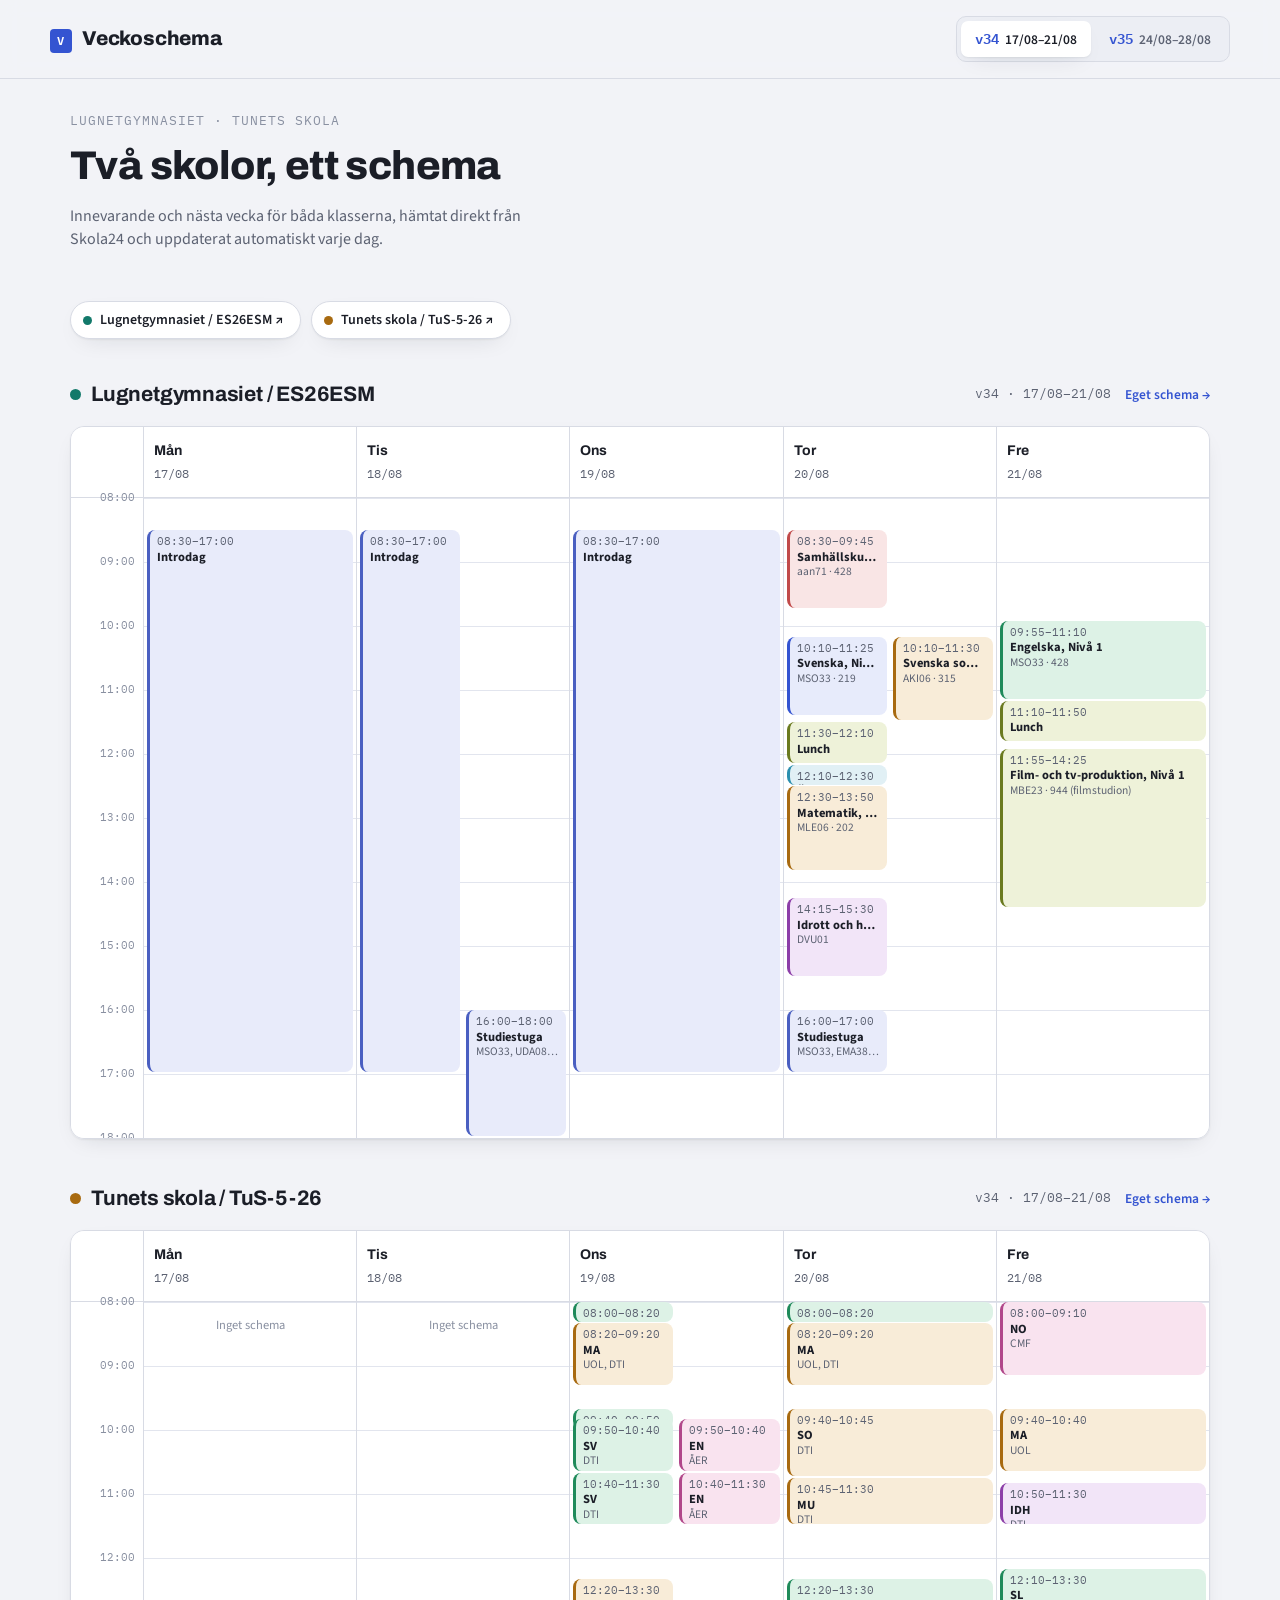
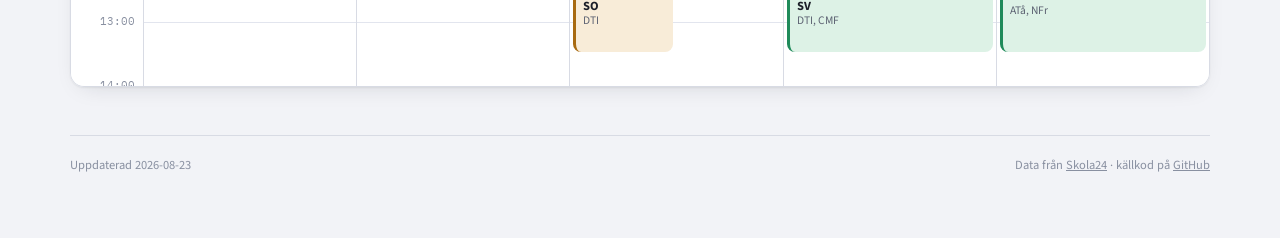
==== schedule/index.html @ 1b02f379 "Flytta veckoschemat till schedule/ och lägg till en verktygshubb Roten är nu en lätt landningssida s" ====
<!doctype html>
<html lang="sv">
<head>
<meta charset="utf-8">
<meta name="viewport" content="width=device-width, initial-scale=1">
<title>Veckoschema</title>
<meta name="description" content="Skolschema för Lugnetgymnasiet och Tunets skola, innevarande och nästa vecka.">
<link rel="preconnect" href="https://fonts.googleapis.com">
<link rel="preconnect" href="https://fonts.gstatic.com" crossorigin>
<link href="https://fonts.googleapis.com/css2?family=Archivo:wght@600;700;800&family=Source+Sans+3:wght@400;500;600;700&family=IBM+Plex+Mono:wght@400;500;600&display=swap" rel="stylesheet">
<link rel="stylesheet" href="assets/style.css">
<link rel="icon" href="data:image/svg+xml,<svg xmlns=%22http://www.w3.org/2000/svg%22 viewBox=%220 0 100 100%22><text y=%22.9em%22 font-size=%2290%22>🗓️</text></svg>">
</head>
<body>
<header class="site-header">
  <div class="site-header__inner">
    <a class="brand" href="index.html">
      <span class="brand__mark">V</span>
      <span class="brand__name">Veckoschema</span>
    </a>
    <div id="week-switcher-slot"></div>
  </div>
</header>

<main class="page">
  <div class="hero">
    <span class="hero__eyebrow">Lugnetgymnasiet · Tunets skola</span>
    <h1>Två skolor, ett schema</h1>
    <p>Innevarande och nästa vecka för båda klasserna, hämtat direkt från Skola24 och uppdaterat automatiskt varje dag.</p>
  </div>

  <div id="app">
    <p class="load-state">Läser in schema…</p>
  </div>

  <footer class="site-footer">
    <span id="updated-note"></span>
    <span>Data från <a href="https://web.skola24.se" target="_blank" rel="noopener">Skola24</a> · källkod på <a href="https://github.com/daniel-oster/schema" target="_blank" rel="noopener">GitHub</a></span>
  </footer>
</main>

<script src="assets/app.js"></script>
<script>initIndexPage();</script>
</body>
</html>
---- schedule/assets/style.css ----
/* ---------------------------------------------------------------------
   Veckoschema — design tokens
   Light palette lives on bare :root. Dark redefines tokens twice: once
   for the OS-level preference (guarded so an explicit light choice
   wins), once for an explicit [data-theme="dark"] toggle.
------------------------------------------------------------------------ */

:root {
  --bg: #f2f3f7;
  --surface: #ffffff;
  --surface-2: #eceef4;
  --surface-3: #e2e5ee;
  --border: #d8dbe4;
  --text: #1b1e27;
  --text-muted: #5c6272;
  --text-faint: #8990a1;

  --accent: #3454d1;
  --accent-strong: #263e9e;
  --accent-tint: #e7ebfb;
  --accent-contrast: #ffffff;

  --school-a: #12796a;
  --school-a-tint: #dff2ee;
  --school-b: #a86a10;
  --school-b-tint: #f8ecd8;

  --shadow: 0 1px 2px rgba(23, 26, 38, 0.06), 0 8px 24px -12px rgba(23, 26, 38, 0.18);

  --cat-0: #3454d1;
  --cat-1: #12796a;
  --cat-2: #a86a10;
  --cat-3: #8c3ea8;
  --cat-4: #c14a4a;
  --cat-5: #2b8fae;
  --cat-6: #6a7a1f;
  --cat-7: #b1478a;
  --cat-8: #4a5fc1;
  --cat-9: #1f8a5a;

  --cat-0-tint: #e7ebfb;
  --cat-1-tint: #dff2ee;
  --cat-2-tint: #f8ecd8;
  --cat-3-tint: #f2e5f8;
  --cat-4-tint: #f9e5e5;
  --cat-5-tint: #e1f0f5;
  --cat-6-tint: #eef2d9;
  --cat-7-tint: #f9e3ef;
  --cat-8-tint: #e8ebfa;
  --cat-9-tint: #ddf2e6;

  --font-display: "Archivo", "Arial Narrow", sans-serif;
  --font-body: "Source Sans 3", "Segoe UI", sans-serif;
  --font-mono: "IBM Plex Mono", "SFMono-Regular", Consolas, monospace;

  color-scheme: light;
}

@media (prefers-color-scheme: dark) {
  :root:not([data-theme="light"]) {
    --bg: #12141b;
    --surface: #1a1d26;
    --surface-2: #21252f;
    --surface-3: #2a2f3b;
    --border: #343a48;
    --text: #e8eaf1;
    --text-muted: #9aa1b3;
    --text-faint: #6c7386;

    --accent: #8098ff;
    --accent-strong: #aebbff;
    --accent-tint: #212a4a;
    --accent-contrast: #0d1020;

    --school-a: #4bd2b8;
    --school-a-tint: #113630;
    --school-b: #eab255;
    --school-b-tint: #3c2c10;

    --shadow: 0 1px 2px rgba(0, 0, 0, 0.3), 0 12px 28px -14px rgba(0, 0, 0, 0.6);

    --cat-0: #8098ff;
    --cat-1: #4bd2b8;
    --cat-2: #eab255;
    --cat-3: #cf90e6;
    --cat-4: #e58a8a;
    --cat-5: #7bc7e0;
    --cat-6: #b8cc5a;
    --cat-7: #e594c1;
    --cat-8: #9aa8ff;
    --cat-9: #6fd99a;

    --cat-0-tint: #212a4a;
    --cat-1-tint: #113630;
    --cat-2-tint: #3c2c10;
    --cat-3-tint: #341f3c;
    --cat-4-tint: #3a2020;
    --cat-5-tint: #17323c;
    --cat-6-tint: #2c3312;
    --cat-7-tint: #3a2030;
    --cat-8-tint: #232a4a;
    --cat-9-tint: #123626;

    color-scheme: dark;
  }
}

:root[data-theme="dark"] {
  --bg: #12141b;
  --surface: #1a1d26;
  --surface-2: #21252f;
  --surface-3: #2a2f3b;
  --border: #343a48;
  --text: #e8eaf1;
  --text-muted: #9aa1b3;
  --text-faint: #6c7386;

  --accent: #8098ff;
  --accent-strong: #aebbff;
  --accent-tint: #212a4a;
  --accent-contrast: #0d1020;

  --school-a: #4bd2b8;
  --school-a-tint: #113630;
  --school-b: #eab255;
  --school-b-tint: #3c2c10;

  --shadow: 0 1px 2px rgba(0, 0, 0, 0.3), 0 12px 28px -14px rgba(0, 0, 0, 0.6);

  --cat-0: #8098ff;
  --cat-1: #4bd2b8;
  --cat-2: #eab255;
  --cat-3: #cf90e6;
  --cat-4: #e58a8a;
  --cat-5: #7bc7e0;
  --cat-6: #b8cc5a;
  --cat-7: #e594c1;
  --cat-8: #9aa8ff;
  --cat-9: #6fd99a;

  --cat-0-tint: #212a4a;
  --cat-1-tint: #113630;
  --cat-2-tint: #3c2c10;
  --cat-3-tint: #341f3c;
  --cat-4-tint: #3a2020;
  --cat-5-tint: #17323c;
  --cat-6-tint: #2c3312;
  --cat-7-tint: #3a2030;
  --cat-8-tint: #232a4a;
  --cat-9-tint: #123626;

  color-scheme: dark;
}

/* ------------------------------ Reset ------------------------------ */

*,
*::before,
*::after {
  box-sizing: border-box;
}

html {
  -webkit-text-size-adjust: 100%;
}

body {
  margin: 0;
  background: var(--bg);
  color: var(--text);
  font-family: var(--font-body);
  font-size: 16px;
  line-height: 1.45;
  -webkit-font-smoothing: antialiased;
}

h1, h2, h3, p {
  margin: 0;
}

a {
  color: var(--accent);
}

button {
  font: inherit;
  color: inherit;
}

@media (prefers-reduced-motion: reduce) {
  * {
    animation-duration: 0.001ms !important;
    transition-duration: 0.001ms !important;
  }
}

/* ------------------------------ Shell ------------------------------ */

.page {
  max-width: 1180px;
  margin: 0 auto;
  padding: 0 20px 64px;
}

.site-header {
  position: sticky;
  top: 0;
  z-index: 20;
  background: color-mix(in srgb, var(--bg) 88%, transparent);
  backdrop-filter: blur(10px);
  border-bottom: 1px solid var(--border);
  padding: 16px 20px;
  margin-bottom: 28px;
}

.site-header__inner {
  max-width: 1180px;
  margin: 0 auto;
  display: flex;
  flex-wrap: wrap;
  align-items: center;
  justify-content: space-between;
  gap: 14px;
}

.brand {
  display: flex;
  align-items: baseline;
  gap: 10px;
  text-decoration: none;
  color: var(--text);
}

.brand__mark {
  font-family: var(--font-mono);
  font-size: 12px;
  font-weight: 600;
  letter-spacing: 0.08em;
  color: var(--accent-contrast);
  background: var(--accent);
  padding: 3px 7px;
  border-radius: 4px;
}

.brand__name {
  font-family: var(--font-display);
  font-weight: 800;
  font-size: 20px;
  letter-spacing: -0.01em;
}

.back-link {
  font-family: var(--font-body);
  font-weight: 600;
  font-size: 14px;
  text-decoration: none;
  color: var(--text-muted);
  display: inline-flex;
  align-items: center;
  gap: 6px;
}

.back-link:hover {
  color: var(--accent);
}

/* --------------------------- Week switcher -------------------------- */

.week-switcher {
  display: inline-flex;
  gap: 4px;
  background: var(--surface-2);
  border: 1px solid var(--border);
  border-radius: 10px;
  padding: 4px;
}

.week-btn {
  appearance: none;
  border: none;
  background: transparent;
  color: var(--text-muted);
  border-radius: 7px;
  padding: 7px 14px;
  font-weight: 600;
  font-size: 13.5px;
  cursor: pointer;
  white-space: nowrap;
}

.week-btn[aria-pressed="true"] {
  background: var(--surface);
  color: var(--text);
  box-shadow: var(--shadow);
}

.week-btn__num {
  font-family: var(--font-mono);
  color: var(--accent);
  margin-right: 6px;
}

.week-btn[aria-pressed="true"] .week-btn__num {
  color: var(--accent);
}

.updated-note {
  font-size: 12.5px;
  color: var(--text-faint);
  font-family: var(--font-mono);
}

/* ------------------------------ Hero -------------------------------- */

.hero {
  padding: 4px 0 28px;
}

.hero__eyebrow {
  font-family: var(--font-mono);
  font-size: 12.5px;
  letter-spacing: 0.08em;
  text-transform: uppercase;
  color: var(--text-faint);
  margin-bottom: 8px;
  display: block;
}

.hero h1 {
  font-family: var(--font-display);
  font-weight: 800;
  font-size: clamp(28px, 4vw, 40px);
  letter-spacing: -0.015em;
  text-wrap: balance;
}

.hero p {
  margin-top: 10px;
  color: var(--text-muted);
  max-width: 60ch;
}

/* ---------------------------- Quick nav ------------------------------ */

.quick-nav {
  display: flex;
  flex-wrap: wrap;
  gap: 10px;
  margin: 22px 0 40px;
}

.quick-nav a {
  display: inline-flex;
  align-items: center;
  gap: 8px;
  text-decoration: none;
  background: var(--surface);
  border: 1px solid var(--border);
  border-radius: 999px;
  padding: 8px 16px 8px 12px;
  font-weight: 600;
  font-size: 14px;
  color: var(--text);
  box-shadow: var(--shadow);
}

.quick-nav .dot {
  width: 9px;
  height: 9px;
  border-radius: 50%;
  flex: none;
}

/* --------------------------- School section --------------------------- */

.school-section {
  margin-bottom: 44px;
}

.school-head {
  display: flex;
  align-items: center;
  justify-content: space-between;
  flex-wrap: wrap;
  gap: 12px;
  margin-bottom: 16px;
}

.school-head__title {
  display: flex;
  align-items: center;
  gap: 10px;
}

.dot {
  width: 11px;
  height: 11px;
  border-radius: 50%;
  flex: none;
}

.school-head h2 {
  font-family: var(--font-display);
  font-weight: 700;
  font-size: 21px;
  letter-spacing: -0.01em;
}

.school-head__meta {
  font-size: 13px;
  color: var(--text-muted);
  font-family: var(--font-mono);
}

.open-link {
  font-size: 13.5px;
  font-weight: 600;
  text-decoration: none;
  color: var(--accent);
  white-space: nowrap;
}

/* ------------------------------ Day grid ------------------------------ */

.grid-scroll {
  overflow-x: auto;
  border: 1px solid var(--border);
  border-radius: 14px;
  background: var(--surface);
  box-shadow: var(--shadow);
}

.day-grid {
  display: grid;
  min-width: 640px;
}

.day-grid__row-header {
  display: grid;
  grid-template-columns: var(--grid-cols);
  border-bottom: 1px solid var(--border);
}

.gutter-cell {
  padding: 12px 10px;
}

.day-col__header {
  padding: 12px 10px;
  text-align: left;
  border-left: 1px solid var(--border);
}

.day-col__header .weekday {
  font-family: var(--font-display);
  font-weight: 700;
  font-size: 14px;
}

.day-col__header .date {
  font-family: var(--font-mono);
  font-size: 12px;
  color: var(--text-muted);
}

.day-col__header.is-today {
  background: var(--accent-tint);
}

.day-col__header.is-today .weekday {
  color: var(--accent-strong);
}

.day-grid__body {
  display: grid;
  grid-template-columns: var(--grid-cols);
  position: relative;
}

.gutter {
  position: relative;
  border-right: none;
}

.gutter__label {
  position: absolute;
  right: 8px;
  transform: translateY(-50%);
  font-family: var(--font-mono);
  font-size: 11px;
  color: var(--text-faint);
}

.day-col {
  position: relative;
  border-left: 1px solid var(--border);
}

.hour-line {
  position: absolute;
  left: 0;
  right: 0;
  border-top: 1px solid var(--surface-3);
}

.now-line {
  position: absolute;
  left: 0;
  right: 0;
  border-top: 2px solid var(--accent);
  z-index: 5;
}

.now-line::before {
  content: "";
  position: absolute;
  left: -4px;
  top: -4px;
  width: 8px;
  height: 8px;
  border-radius: 50%;
  background: var(--accent);
}

.lesson {
  position: absolute;
  left: 3px;
  right: 3px;
  border-radius: 8px;
  padding: 5px 7px;
  overflow: hidden;
  border-left: 3px solid var(--cat-color, var(--accent));
  background: var(--cat-tint, var(--accent-tint));
  font-size: 12.5px;
  line-height: 1.3;
}

.lesson__time {
  font-family: var(--font-mono);
  font-size: 10.5px;
  color: var(--text-muted);
  display: block;
}

.lesson__subject {
  font-weight: 700;
  color: var(--text);
  display: block;
  white-space: nowrap;
  overflow: hidden;
  text-overflow: ellipsis;
}

.lesson__meta {
  color: var(--text-muted);
  display: block;
  white-space: nowrap;
  overflow: hidden;
  text-overflow: ellipsis;
  font-size: 11.5px;
}

.empty-note {
  position: absolute;
  top: 14px;
  left: 0;
  right: 0;
  text-align: center;
  color: var(--text-faint);
  font-size: 12.5px;
}

/* ------------------------------- Footer -------------------------------- */

.site-footer {
  margin-top: 48px;
  padding-top: 20px;
  border-top: 1px solid var(--border);
  color: var(--text-faint);
  font-size: 12.5px;
  display: flex;
  flex-wrap: wrap;
  gap: 8px 16px;
  justify-content: space-between;
}

.site-footer a {
  color: var(--text-faint);
}

/* ------------------------------- States --------------------------------- */

.load-state {
  padding: 60px 0;
  text-align: center;
  color: var(--text-muted);
}

.load-state.is-error {
  color: var(--cat-4);
}

:focus-visible {
  outline: 2px solid var(--accent);
  outline-offset: 2px;
}

@media (max-width: 640px) {
  .page {
    padding: 0 12px 48px;
  }

  .site-header {
    padding: 12px;
  }
}
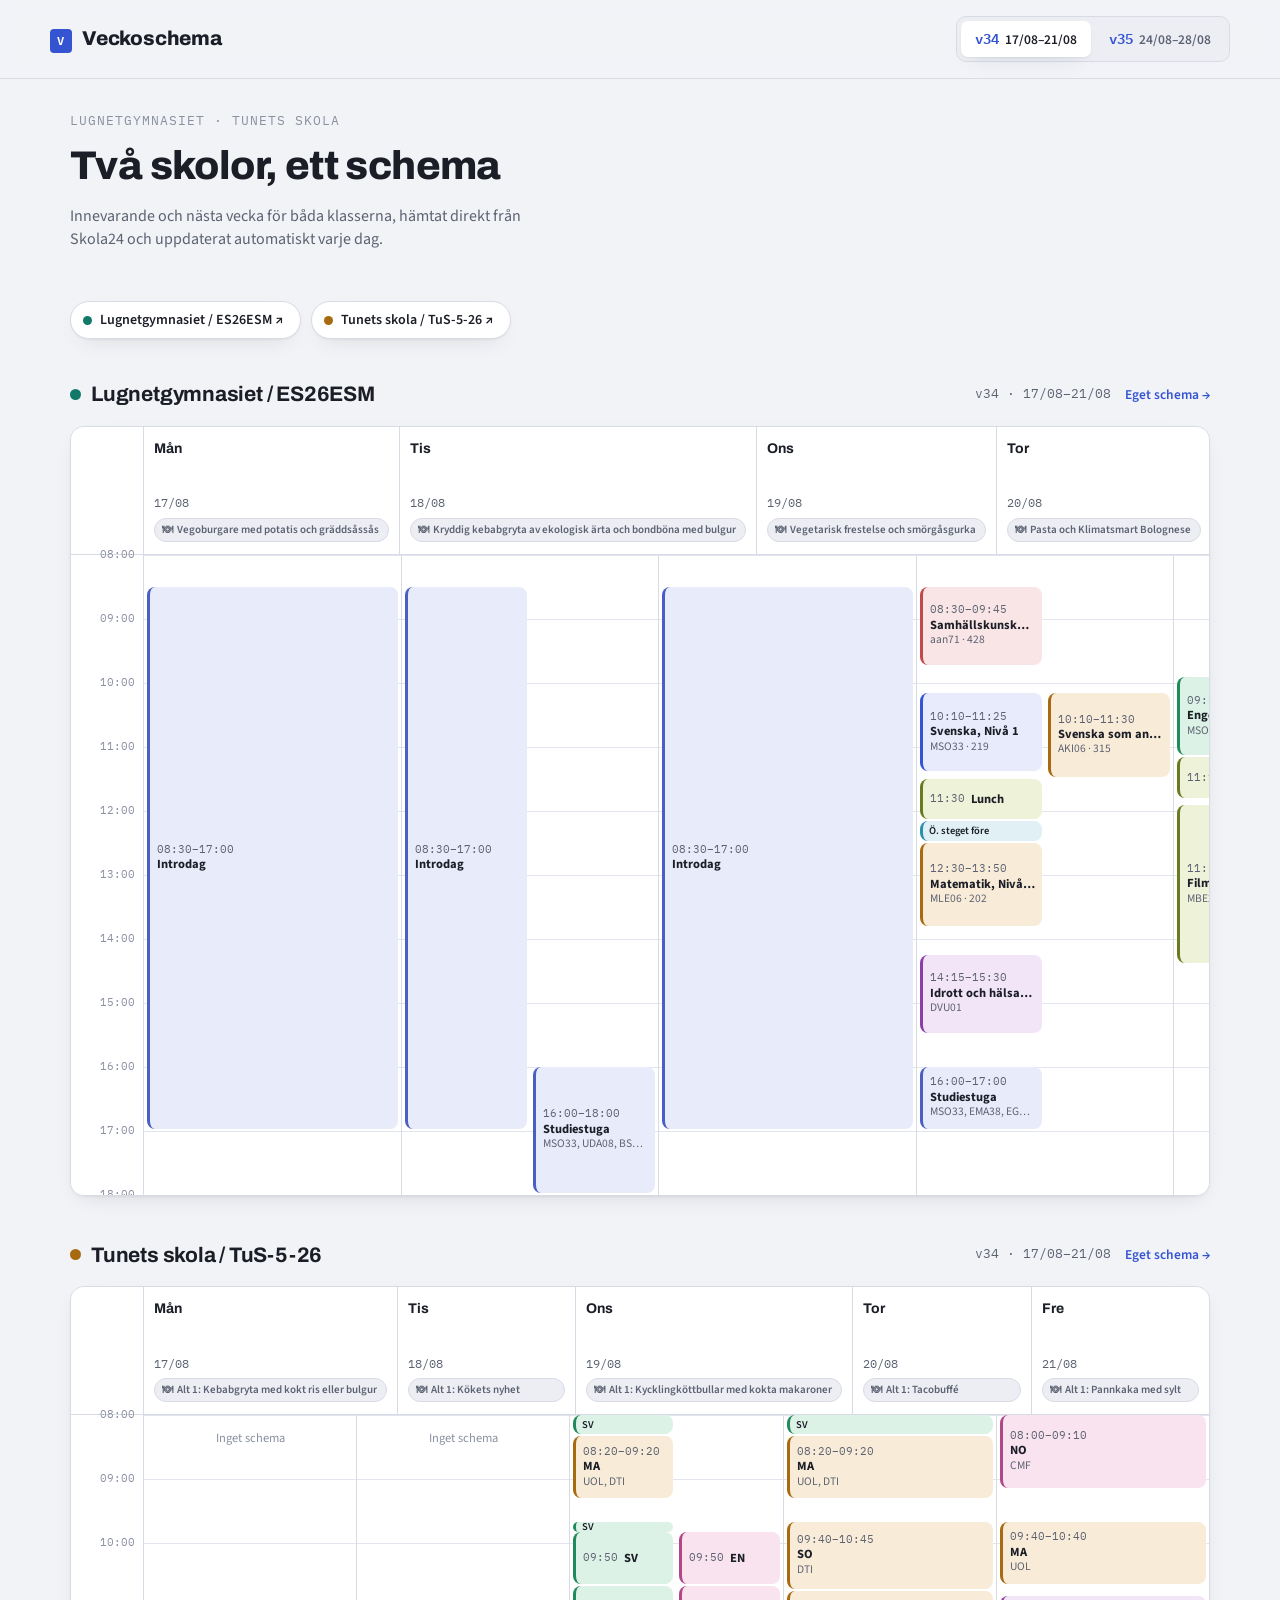
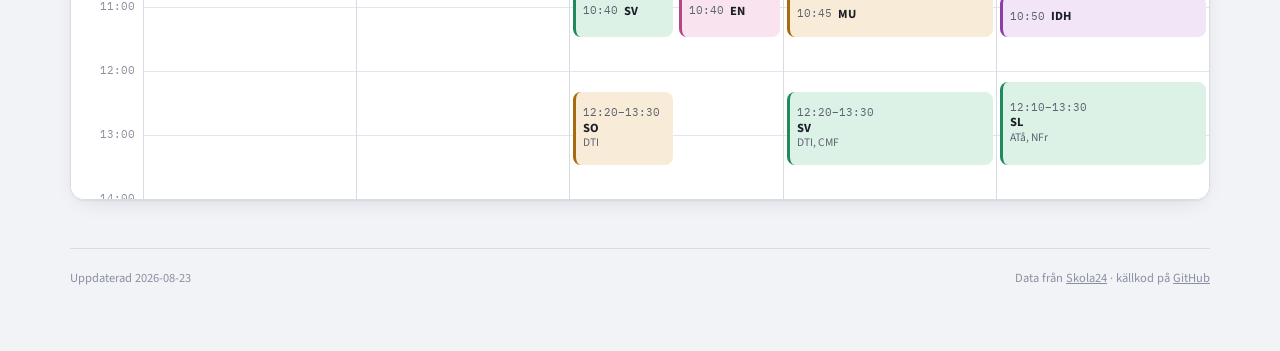
==== commit b73d7a56: "Fixa att korta lektioner klipptes av, lägg till lunchmeny och detaljmodal Korta lektionsblock (t.ex." ====
--- a/schedule/index.html
+++ b/schedule/index.html
@@ -2,7 +2,7 @@
 <html lang="sv">
 <head>
 <meta charset="utf-8">
-<meta name="viewport" content="width=device-width, initial-scale=1">
+<meta name="viewport" content="width=device-width, initial-scale=1, viewport-fit=cover">
 <title>Veckoschema</title>
 <meta name="description" content="Skolschema för Lugnetgymnasiet och Tunets skola, innevarande och nästa vecka.">
 <link rel="preconnect" href="https://fonts.googleapis.com">
--- a/schedule/assets/style.css
+++ b/schedule/assets/style.css
@@ -449,6 +449,9 @@
   padding: 12px 10px;
   text-align: left;
   border-left: 1px solid var(--border);
+  display: flex;
+  flex-direction: column;
+  gap: 6px;
 }
 
 .day-col__header .weekday {
@@ -469,6 +472,40 @@
 
 .day-col__header.is-today .weekday {
   color: var(--accent-strong);
+}
+
+.lunch-chip {
+  appearance: none;
+  border: 1px solid var(--border);
+  background: var(--surface-2);
+  color: var(--text-muted);
+  border-radius: 999px;
+  padding: 3px 9px 3px 7px;
+  font-family: var(--font-body);
+  font-size: 11px;
+  font-weight: 600;
+  display: inline-flex;
+  align-items: center;
+  gap: 4px;
+  max-width: 100%;
+  cursor: pointer;
+  touch-action: manipulation;
+  -webkit-tap-highlight-color: transparent;
+}
+
+.lunch-chip:active {
+  background: var(--surface-3);
+}
+
+.lunch-chip__icon {
+  flex: none;
+  font-size: 11px;
+}
+
+.lunch-chip__label {
+  white-space: nowrap;
+  overflow: hidden;
+  text-overflow: ellipsis;
 }
 
 .day-grid__body {
@@ -509,6 +546,7 @@
   right: 0;
   border-top: 2px solid var(--accent);
   z-index: 5;
+  pointer-events: none;
 }
 
 .now-line::before {
@@ -523,16 +561,51 @@
 }
 
 .lesson {
+  appearance: none;
   position: absolute;
   left: 3px;
   right: 3px;
+  border: none;
   border-radius: 8px;
   padding: 5px 7px;
   overflow: hidden;
   border-left: 3px solid var(--cat-color, var(--accent));
   background: var(--cat-tint, var(--accent-tint));
+  font-family: var(--font-body);
   font-size: 12.5px;
   line-height: 1.3;
+  text-align: left;
+  cursor: pointer;
+  touch-action: manipulation;
+  -webkit-tap-highlight-color: transparent;
+  transition: filter 0.1s ease;
+}
+
+.lesson:active {
+  filter: brightness(0.94);
+}
+
+:root[data-theme="dark"] .lesson:active {
+  filter: brightness(1.18);
+}
+
+@media (prefers-color-scheme: dark) {
+  :root:not([data-theme="light"]) .lesson:active {
+    filter: brightness(1.18);
+  }
+}
+
+.lesson.tier-compact {
+  padding: 3px 7px;
+  display: flex;
+  align-items: center;
+  gap: 6px;
+}
+
+.lesson.tier-minimal {
+  padding: 1px 6px;
+  display: flex;
+  align-items: center;
 }
 
 .lesson__time {
@@ -540,6 +613,11 @@
   font-size: 10.5px;
   color: var(--text-muted);
   display: block;
+}
+
+.lesson__time--inline {
+  display: inline;
+  flex: none;
 }
 
 .lesson__subject {
@@ -549,6 +627,16 @@
   white-space: nowrap;
   overflow: hidden;
   text-overflow: ellipsis;
+}
+
+.tier-compact .lesson__subject {
+  flex: 1;
+  min-width: 0;
+}
+
+.tier-minimal .lesson__subject {
+  font-size: 10.5px;
+  font-weight: 600;
 }
 
 .lesson__meta {
@@ -568,6 +656,210 @@
   text-align: center;
   color: var(--text-faint);
   font-size: 12.5px;
+}
+
+/* -------------------------------- Modal ---------------------------------- */
+/* Bottom sheet: this site is used from a phone, so detail opens as a sheet
+   anchored to the thumb instead of a centered dialog. */
+
+body.modal-open {
+  overflow: hidden;
+}
+
+.modal-root {
+  position: fixed;
+  inset: 0;
+  z-index: 100;
+  visibility: hidden;
+  pointer-events: none;
+}
+
+.modal-root.is-open {
+  visibility: visible;
+  pointer-events: auto;
+}
+
+.modal-backdrop {
+  position: absolute;
+  inset: 0;
+  background: rgba(10, 12, 18, 0.5);
+  opacity: 0;
+  transition: opacity 0.22s ease;
+}
+
+.modal-root.is-open .modal-backdrop {
+  opacity: 1;
+}
+
+.modal-sheet {
+  position: absolute;
+  left: 0;
+  right: 0;
+  bottom: 0;
+  max-width: 480px;
+  margin: 0 auto;
+  max-height: 82vh;
+  overflow-y: auto;
+  background: var(--surface);
+  border-radius: 18px 18px 0 0;
+  box-shadow: var(--shadow);
+  padding: 10px 22px calc(22px + env(safe-area-inset-bottom, 0px));
+  transform: translateY(100%);
+  transition: transform 0.26s cubic-bezier(0.22, 1, 0.36, 1);
+}
+
+@media (min-width: 560px) {
+  .modal-sheet {
+    left: 50%;
+    right: auto;
+    bottom: 50%;
+    transform: translate(-50%, calc(50% + 24px));
+    border-radius: 18px;
+    width: 92%;
+  }
+
+  .modal-root.is-open .modal-sheet {
+    transform: translate(-50%, 50%);
+  }
+}
+
+.modal-root.is-open .modal-sheet {
+  transform: translateY(0);
+}
+
+@media (prefers-reduced-motion: reduce) {
+  .modal-backdrop,
+  .modal-sheet {
+    transition: none;
+  }
+}
+
+.modal-handle {
+  width: 36px;
+  height: 4px;
+  border-radius: 2px;
+  background: var(--border);
+  margin: 4px auto 14px;
+}
+
+@media (min-width: 560px) {
+  .modal-handle {
+    display: none;
+  }
+}
+
+.modal-close {
+  appearance: none;
+  position: absolute;
+  top: 14px;
+  right: 14px;
+  width: 32px;
+  height: 32px;
+  border-radius: 50%;
+  border: none;
+  background: var(--surface-2);
+  color: var(--text-muted);
+  font-size: 15px;
+  line-height: 1;
+  cursor: pointer;
+  touch-action: manipulation;
+  -webkit-tap-highlight-color: transparent;
+}
+
+.modal-close:active {
+  background: var(--surface-3);
+}
+
+.modal-body {
+  padding-top: 6px;
+}
+
+.modal-eyebrow {
+  font-family: var(--font-mono);
+  font-size: 12px;
+  letter-spacing: 0.05em;
+  text-transform: uppercase;
+  color: var(--cat-color, var(--accent));
+  display: block;
+  margin-bottom: 6px;
+  padding-right: 40px;
+}
+
+.modal-title {
+  font-family: var(--font-display);
+  font-weight: 800;
+  font-size: 22px;
+  letter-spacing: -0.01em;
+  text-wrap: balance;
+  padding-right: 32px;
+}
+
+.modal-time {
+  margin-top: 6px;
+  color: var(--text-muted);
+  font-family: var(--font-mono);
+  font-size: 13.5px;
+}
+
+.modal-meta {
+  margin: 18px 0 0;
+  display: grid;
+  grid-template-columns: auto 1fr;
+  gap: 6px 14px;
+}
+
+.modal-meta dt {
+  font-size: 12.5px;
+  color: var(--text-faint);
+  font-weight: 600;
+}
+
+.modal-meta dd {
+  margin: 0;
+  font-size: 14px;
+}
+
+.modal-subheading {
+  margin: 22px 0 10px;
+  font-family: var(--font-display);
+  font-weight: 700;
+  font-size: 14px;
+}
+
+.modal-menu {
+  list-style: none;
+  margin: 0;
+  padding: 0;
+  display: grid;
+  gap: 8px;
+}
+
+.modal-menu li {
+  display: flex;
+  align-items: baseline;
+  gap: 8px;
+  font-size: 14.5px;
+  line-height: 1.4;
+  padding: 10px 12px;
+  background: var(--surface-2);
+  border-radius: 10px;
+}
+
+.veg-mark {
+  flex: none;
+}
+
+.modal-note {
+  margin: 14px 0 0;
+  color: var(--text-faint);
+  font-size: 12px;
+  line-height: 1.5;
+}
+
+.modal-empty {
+  margin: 16px 0 0;
+  color: var(--text-muted);
+  font-size: 14px;
 }
 
 /* ------------------------------- Footer -------------------------------- */
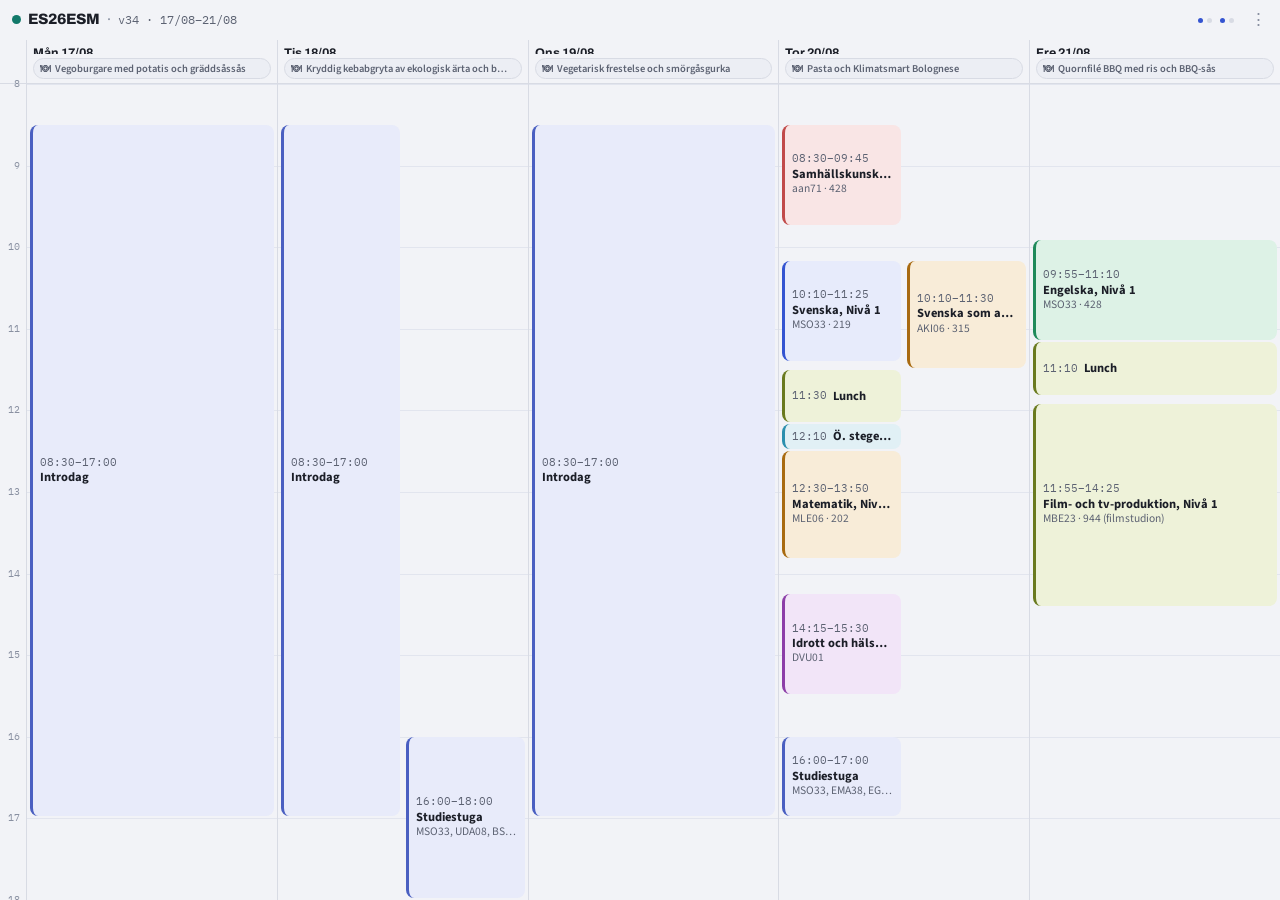
==== commit c64a71c0: "Gör om schemat till en svepbar app som får plats på en skärm Den gamla sidan scrollade i två led på " ====
--- a/schedule/index.html
+++ b/schedule/index.html
@@ -2,9 +2,9 @@
 <html lang="sv">
 <head>
 <meta charset="utf-8">
-<meta name="viewport" content="width=device-width, initial-scale=1, viewport-fit=cover">
+<meta name="viewport" content="width=device-width, initial-scale=1, viewport-fit=cover, user-scalable=no">
 <title>Veckoschema</title>
-<meta name="description" content="Skolschema för Lugnetgymnasiet och Tunets skola, innevarande och nästa vecka.">
+<meta name="description" content="Svep mellan Lugnetgymnasiet och Tunets skolas scheman, och mellan innevarande och nästa vecka.">
 <link rel="preconnect" href="https://fonts.googleapis.com">
 <link rel="preconnect" href="https://fonts.gstatic.com" crossorigin>
 <link href="https://fonts.googleapis.com/css2?family=Archivo:wght@600;700;800&family=Source+Sans+3:wght@400;500;600;700&family=IBM+Plex+Mono:wght@400;500;600&display=swap" rel="stylesheet">
@@ -12,34 +12,26 @@
 <link rel="icon" href="data:image/svg+xml,<svg xmlns=%22http://www.w3.org/2000/svg%22 viewBox=%220 0 100 100%22><text y=%22.9em%22 font-size=%2290%22>🗓️</text></svg>">
 </head>
 <body>
-<header class="site-header">
-  <div class="site-header__inner">
-    <a class="brand" href="index.html">
-      <span class="brand__mark">V</span>
-      <span class="brand__name">Veckoschema</span>
-    </a>
-    <div id="week-switcher-slot"></div>
+<div id="stage" class="stage" tabindex="0">
+  <div class="chrome">
+    <div class="chrome__main">
+      <span class="chrome__dot" id="chrome-dot"></span>
+      <span class="chrome__class" id="chrome-class">…</span>
+      <span class="chrome__sep">·</span>
+      <span class="chrome__period" id="chrome-period">…</span>
+    </div>
+    <div class="chrome__dots">
+      <span class="dotrow" id="dots-class"></span>
+      <span class="dotrow" id="dots-week"></span>
+    </div>
+    <a class="chrome__links" href="links.html" aria-label="Alla länkar">⋮</a>
   </div>
-</header>
-
-<main class="page">
-  <div class="hero">
-    <span class="hero__eyebrow">Lugnetgymnasiet · Tunets skola</span>
-    <h1>Två skolor, ett schema</h1>
-    <p>Innevarande och nästa vecka för båda klasserna, hämtat direkt från Skola24 och uppdaterat automatiskt varje dag.</p>
-  </div>
-
-  <div id="app">
+  <div class="stage-inner" id="stage-inner">
     <p class="load-state">Läser in schema…</p>
   </div>
-
-  <footer class="site-footer">
-    <span id="updated-note"></span>
-    <span>Data från <a href="https://web.skola24.se" target="_blank" rel="noopener">Skola24</a> · källkod på <a href="https://github.com/daniel-oster/schema" target="_blank" rel="noopener">GitHub</a></span>
-  </footer>
-</main>
+</div>
 
 <script src="assets/app.js"></script>
-<script>initIndexPage();</script>
+<script>initApp({});</script>
 </body>
 </html>
--- a/schedule/assets/style.css
+++ b/schedule/assets/style.css
@@ -162,10 +162,15 @@
 
 html {
   -webkit-text-size-adjust: 100%;
+  height: 100%;
+  overscroll-behavior: none;
 }
 
 body {
   margin: 0;
+  height: 100%;
+  overflow: hidden;
+  overscroll-behavior: none;
   background: var(--bg);
   color: var(--text);
   font-family: var(--font-body);
@@ -194,245 +199,163 @@
   }
 }
 
-/* ------------------------------ Shell ------------------------------ */
-
-.page {
-  max-width: 1180px;
-  margin: 0 auto;
-  padding: 0 20px 64px;
-}
-
-.site-header {
-  position: sticky;
-  top: 0;
-  z-index: 20;
-  background: color-mix(in srgb, var(--bg) 88%, transparent);
-  backdrop-filter: blur(10px);
-  border-bottom: 1px solid var(--border);
-  padding: 16px 20px;
-  margin-bottom: 28px;
-}
-
-.site-header__inner {
-  max-width: 1180px;
-  margin: 0 auto;
+/* ------------------------------ Stage shell ------------------------------ */
+/* The whole app is one fixed, full-viewport "stage": a slim chrome bar
+   (which school/class, which week or day, position dots) plus a stage-inner
+   that the fit-to-screen grid renders into. Nothing here scrolls — swipe
+   changes what's showing instead. */
+
+.stage {
+  position: fixed;
+  inset: 0;
+  height: 100vh;
+  height: 100dvh;
+  width: 100vw;
+  width: 100dvw;
   display: flex;
-  flex-wrap: wrap;
+  flex-direction: column;
+  background: var(--bg);
+  color: var(--text);
+  padding: env(safe-area-inset-top) env(safe-area-inset-right) env(safe-area-inset-bottom)
+    env(safe-area-inset-left);
+  touch-action: none;
+  overscroll-behavior: none;
+  -webkit-user-select: none;
+  user-select: none;
+}
+
+.stage.bounce-x {
+  animation: bounce-x 0.22s ease;
+}
+
+.stage.bounce-y {
+  animation: bounce-y 0.22s ease;
+}
+
+@keyframes bounce-x {
+  0%,
+  100% {
+    transform: translateX(0);
+  }
+  50% {
+    transform: translateX(-10px);
+  }
+}
+
+@keyframes bounce-y {
+  0%,
+  100% {
+    transform: translateY(0);
+  }
+  50% {
+    transform: translateY(-10px);
+  }
+}
+
+.chrome {
+  flex: none;
+  display: flex;
   align-items: center;
-  justify-content: space-between;
-  gap: 14px;
-}
-
-.brand {
+  gap: 10px;
+  padding: 6px 8px 6px 12px;
+  min-height: 40px;
+}
+
+.chrome__main {
   display: flex;
   align-items: baseline;
-  gap: 10px;
-  text-decoration: none;
-  color: var(--text);
-}
-
-.brand__mark {
-  font-family: var(--font-mono);
-  font-size: 12px;
-  font-weight: 600;
-  letter-spacing: 0.08em;
-  color: var(--accent-contrast);
-  background: var(--accent);
-  padding: 3px 7px;
-  border-radius: 4px;
-}
-
-.brand__name {
-  font-family: var(--font-display);
-  font-weight: 800;
-  font-size: 20px;
-  letter-spacing: -0.01em;
-}
-
-.back-link {
-  font-family: var(--font-body);
-  font-weight: 600;
-  font-size: 14px;
-  text-decoration: none;
-  color: var(--text-muted);
-  display: inline-flex;
-  align-items: center;
-  gap: 6px;
-}
-
-.back-link:hover {
-  color: var(--accent);
-}
-
-/* --------------------------- Week switcher -------------------------- */
-
-.week-switcher {
-  display: inline-flex;
-  gap: 4px;
-  background: var(--surface-2);
-  border: 1px solid var(--border);
-  border-radius: 10px;
-  padding: 4px;
-}
-
-.week-btn {
-  appearance: none;
-  border: none;
-  background: transparent;
-  color: var(--text-muted);
-  border-radius: 7px;
-  padding: 7px 14px;
-  font-weight: 600;
-  font-size: 13.5px;
-  cursor: pointer;
-  white-space: nowrap;
-}
-
-.week-btn[aria-pressed="true"] {
-  background: var(--surface);
-  color: var(--text);
-  box-shadow: var(--shadow);
-}
-
-.week-btn__num {
-  font-family: var(--font-mono);
-  color: var(--accent);
-  margin-right: 6px;
-}
-
-.week-btn[aria-pressed="true"] .week-btn__num {
-  color: var(--accent);
-}
-
-.updated-note {
-  font-size: 12.5px;
-  color: var(--text-faint);
-  font-family: var(--font-mono);
-}
-
-/* ------------------------------ Hero -------------------------------- */
-
-.hero {
-  padding: 4px 0 28px;
-}
-
-.hero__eyebrow {
-  font-family: var(--font-mono);
-  font-size: 12.5px;
-  letter-spacing: 0.08em;
-  text-transform: uppercase;
-  color: var(--text-faint);
-  margin-bottom: 8px;
-  display: block;
-}
-
-.hero h1 {
-  font-family: var(--font-display);
-  font-weight: 800;
-  font-size: clamp(28px, 4vw, 40px);
-  letter-spacing: -0.015em;
-  text-wrap: balance;
-}
-
-.hero p {
-  margin-top: 10px;
-  color: var(--text-muted);
-  max-width: 60ch;
-}
-
-/* ---------------------------- Quick nav ------------------------------ */
-
-.quick-nav {
-  display: flex;
-  flex-wrap: wrap;
-  gap: 10px;
-  margin: 22px 0 40px;
-}
-
-.quick-nav a {
-  display: inline-flex;
-  align-items: center;
-  gap: 8px;
-  text-decoration: none;
-  background: var(--surface);
-  border: 1px solid var(--border);
-  border-radius: 999px;
-  padding: 8px 16px 8px 12px;
-  font-weight: 600;
-  font-size: 14px;
-  color: var(--text);
-  box-shadow: var(--shadow);
-}
-
-.quick-nav .dot {
+  gap: 7px;
+  min-width: 0;
+  flex: 1 1 auto;
+}
+
+.chrome__dot {
   width: 9px;
   height: 9px;
   border-radius: 50%;
   flex: none;
 }
 
-/* --------------------------- School section --------------------------- */
-
-.school-section {
-  margin-bottom: 44px;
-}
-
-.school-head {
+.chrome__class {
+  font-family: var(--font-display);
+  font-weight: 800;
+  font-size: 15px;
+  white-space: nowrap;
+  overflow: hidden;
+  text-overflow: ellipsis;
+}
+
+.chrome__sep {
+  color: var(--text-faint);
+}
+
+.chrome__period {
+  font-family: var(--font-mono);
+  font-size: 12px;
+  color: var(--text-muted);
+  white-space: nowrap;
+  overflow: hidden;
+  text-overflow: ellipsis;
+}
+
+.chrome__dots {
   display: flex;
   align-items: center;
-  justify-content: space-between;
-  flex-wrap: wrap;
-  gap: 12px;
-  margin-bottom: 16px;
-}
-
-.school-head__title {
-  display: flex;
+  gap: 8px;
+  flex: none;
+}
+
+.dotrow {
+  display: inline-flex;
+  gap: 4px;
+}
+
+.dotrow i {
+  display: block;
+  width: 5px;
+  height: 5px;
+  border-radius: 50%;
+  background: var(--border);
+  font-style: normal;
+}
+
+.dotrow i.is-active {
+  background: var(--accent);
+}
+
+.chrome__links {
+  flex: none;
+  width: 28px;
+  height: 28px;
+  display: inline-flex;
   align-items: center;
-  gap: 10px;
-}
-
-.dot {
-  width: 11px;
-  height: 11px;
+  justify-content: center;
   border-radius: 50%;
-  flex: none;
-}
-
-.school-head h2 {
-  font-family: var(--font-display);
-  font-weight: 700;
-  font-size: 21px;
-  letter-spacing: -0.01em;
-}
-
-.school-head__meta {
-  font-size: 13px;
-  color: var(--text-muted);
-  font-family: var(--font-mono);
-}
-
-.open-link {
-  font-size: 13.5px;
-  font-weight: 600;
+  color: var(--text-faint);
   text-decoration: none;
-  color: var(--accent);
-  white-space: nowrap;
+  font-size: 17px;
+  touch-action: manipulation;
+  -webkit-tap-highlight-color: transparent;
+}
+
+.chrome__links:active {
+  background: var(--surface-2);
+}
+
+.stage-inner {
+  position: relative;
+  flex: 1 1 auto;
+  min-height: 0;
+  overflow: hidden;
 }
 
 /* ------------------------------ Day grid ------------------------------ */
-
-.grid-scroll {
-  overflow-x: auto;
-  border: 1px solid var(--border);
-  border-radius: 14px;
-  background: var(--surface);
-  box-shadow: var(--shadow);
-}
+/* Sized entirely in px computed from the stage-inner's real pixel box
+   (see renderFitGrid in app.js) so the whole thing fits without scrolling. */
 
 .day-grid {
   display: grid;
-  min-width: 640px;
+  height: 100%;
 }
 
 .day-grid__row-header {
@@ -442,28 +365,26 @@
 }
 
 .gutter-cell {
-  padding: 12px 10px;
+  padding: 4px;
 }
 
 .day-col__header {
-  padding: 12px 10px;
+  padding: 4px 6px;
   text-align: left;
   border-left: 1px solid var(--border);
   display: flex;
   flex-direction: column;
-  gap: 6px;
+  gap: 4px;
+  overflow: hidden;
 }
 
 .day-col__header .weekday {
   font-family: var(--font-display);
   font-weight: 700;
-  font-size: 14px;
-}
-
-.day-col__header .date {
-  font-family: var(--font-mono);
-  font-size: 12px;
-  color: var(--text-muted);
+  font-size: 12.5px;
+  white-space: nowrap;
+  overflow: hidden;
+  text-overflow: ellipsis;
 }
 
 .day-col__header.is-today {
@@ -480,9 +401,9 @@
   background: var(--surface-2);
   color: var(--text-muted);
   border-radius: 999px;
-  padding: 3px 9px 3px 7px;
+  padding: 2px 8px 2px 6px;
   font-family: var(--font-body);
-  font-size: 11px;
+  font-size: 10.5px;
   font-weight: 600;
   display: inline-flex;
   align-items: center;
@@ -499,7 +420,7 @@
 
 .lunch-chip__icon {
   flex: none;
-  font-size: 11px;
+  font-size: 10.5px;
 }
 
 .lunch-chip__label {
@@ -521,10 +442,10 @@
 
 .gutter__label {
   position: absolute;
-  right: 8px;
+  right: 6px;
   transform: translateY(-50%);
   font-family: var(--font-mono);
-  font-size: 11px;
+  font-size: 10px;
   color: var(--text-faint);
 }
 
@@ -583,6 +504,15 @@
 
 .lesson:active {
   filter: brightness(0.94);
+}
+
+.lesson.is-inferred {
+  border-left-style: dashed;
+  background-image: repeating-linear-gradient(
+    135deg,
+    transparent 0 6px,
+    color-mix(in srgb, var(--cat-color, var(--accent)) 6%, transparent) 6px 12px
+  );
 }
 
 :root[data-theme="dark"] .lesson:active {
@@ -706,6 +636,13 @@
   padding: 10px 22px calc(22px + env(safe-area-inset-bottom, 0px));
   transform: translateY(100%);
   transition: transform 0.26s cubic-bezier(0.22, 1, 0.36, 1);
+  touch-action: pan-y;
+  -webkit-user-select: text;
+  user-select: text;
+}
+
+.modal-root.is-open .modal-sheet {
+  transform: translateY(0);
 }
 
 @media (min-width: 560px) {
@@ -721,10 +658,6 @@
   .modal-root.is-open .modal-sheet {
     transform: translate(-50%, 50%);
   }
-}
-
-.modal-root.is-open .modal-sheet {
-  transform: translateY(0);
 }
 
 @media (prefers-reduced-motion: reduce) {
@@ -862,28 +795,10 @@
   font-size: 14px;
 }
 
-/* ------------------------------- Footer -------------------------------- */
-
-.site-footer {
-  margin-top: 48px;
-  padding-top: 20px;
-  border-top: 1px solid var(--border);
-  color: var(--text-faint);
-  font-size: 12.5px;
-  display: flex;
-  flex-wrap: wrap;
-  gap: 8px 16px;
-  justify-content: space-between;
-}
-
-.site-footer a {
-  color: var(--text-faint);
-}
-
 /* ------------------------------- States --------------------------------- */
 
 .load-state {
-  padding: 60px 0;
+  padding: 60px 20px;
   text-align: center;
   color: var(--text-muted);
 }
@@ -896,13 +811,3 @@
   outline: 2px solid var(--accent);
   outline-offset: 2px;
 }
-
-@media (max-width: 640px) {
-  .page {
-    padding: 0 12px 48px;
-  }
-
-  .site-header {
-    padding: 12px;
-  }
-}
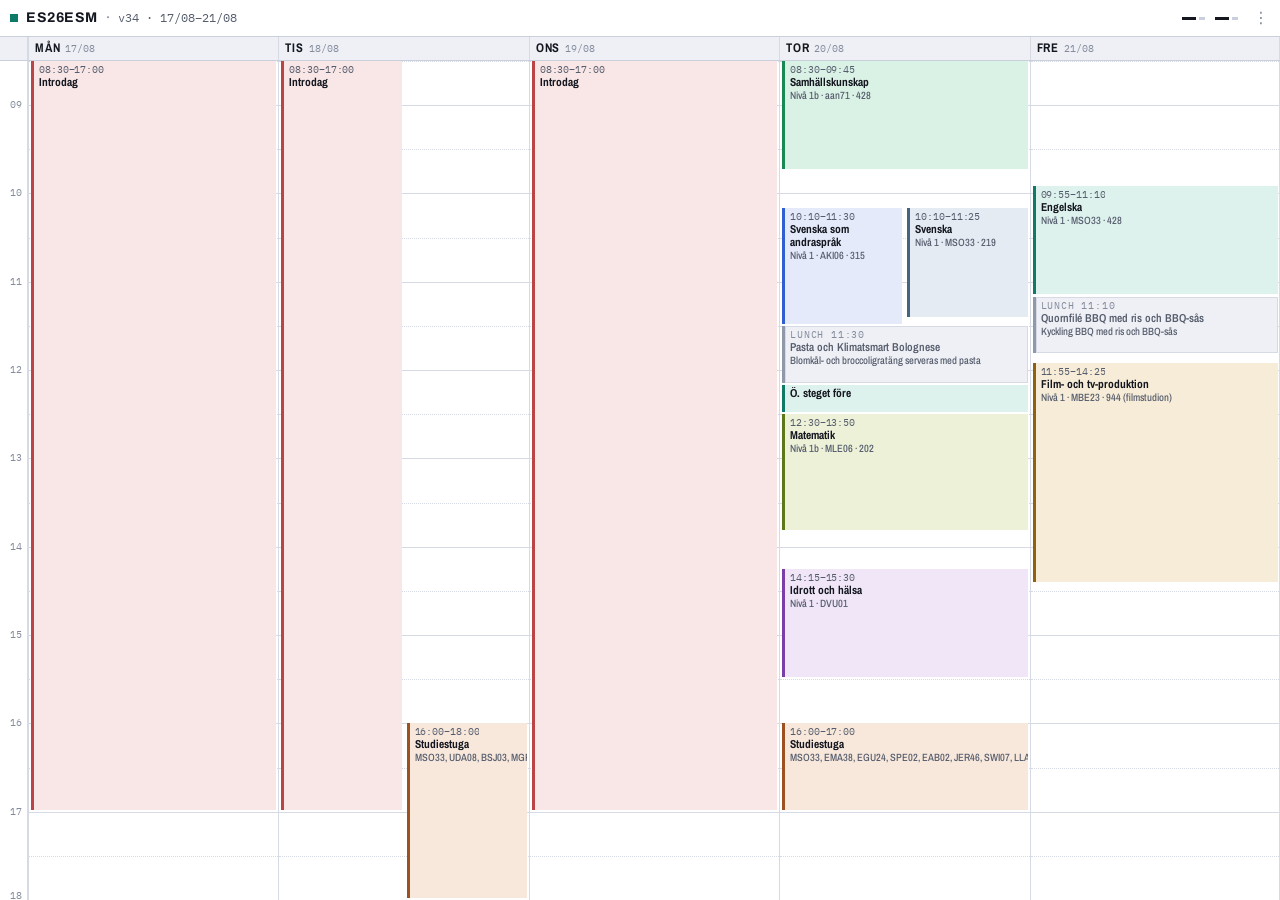
==== commit 421140c3: "Gör att hela schemat syns, och räta upp designen Veckovyn dolde det mesta av sig själv: ämnen kortad" ====
--- a/schedule/index.html
+++ b/schedule/index.html
@@ -7,7 +7,7 @@
 <meta name="description" content="Svep mellan Lugnetgymnasiet och Tunets skolas scheman, och mellan innevarande och nästa vecka.">
 <link rel="preconnect" href="https://fonts.googleapis.com">
 <link rel="preconnect" href="https://fonts.gstatic.com" crossorigin>
-<link href="https://fonts.googleapis.com/css2?family=Archivo:wght@600;700;800&family=Source+Sans+3:wght@400;500;600;700&family=IBM+Plex+Mono:wght@400;500;600&display=swap" rel="stylesheet">
+<link href="https://fonts.googleapis.com/css2?family=Archivo:wght@600;700&family=Archivo+Narrow:wght@500;600;700&family=Source+Sans+3:wght@400;500;600&family=IBM+Plex+Mono:wght@400;500&display=swap" rel="stylesheet">
 <link rel="stylesheet" href="assets/style.css">
 <link rel="icon" href="data:image/svg+xml,<svg xmlns=%22http://www.w3.org/2000/svg%22 viewBox=%220 0 100 100%22><text y=%22.9em%22 font-size=%2290%22>🗓️</text></svg>">
 </head>
--- a/schedule/assets/style.css
+++ b/schedule/assets/style.css
@@ -1,56 +1,73 @@
 /* ---------------------------------------------------------------------
    Veckoschema — design tokens
+
+   Direction: a departure board. Square corners throughout, a mono hour
+   rail, hairline day columns, and lessons as solid slabs with a signal
+   bar down the left edge. Colour identifies the subject; "now" and
+   "today" are marked in plain ink so they can never be mistaken for one
+   of the twelve subject hues.
+
    Light palette lives on bare :root. Dark redefines tokens twice: once
    for the OS-level preference (guarded so an explicit light choice
    wins), once for an explicit [data-theme="dark"] toggle.
 ------------------------------------------------------------------------ */
 
 :root {
-  --bg: #f2f3f7;
+  --bg: #e9ecf2;
   --surface: #ffffff;
-  --surface-2: #eceef4;
-  --surface-3: #e2e5ee;
-  --border: #d8dbe4;
-  --text: #1b1e27;
-  --text-muted: #5c6272;
-  --text-faint: #8990a1;
-
-  --accent: #3454d1;
-  --accent-strong: #263e9e;
-  --accent-tint: #e7ebfb;
-  --accent-contrast: #ffffff;
-
-  --school-a: #12796a;
-  --school-a-tint: #dff2ee;
-  --school-b: #a86a10;
-  --school-b-tint: #f8ecd8;
-
-  --shadow: 0 1px 2px rgba(23, 26, 38, 0.06), 0 8px 24px -12px rgba(23, 26, 38, 0.18);
-
-  --cat-0: #3454d1;
-  --cat-1: #12796a;
-  --cat-2: #a86a10;
-  --cat-3: #8c3ea8;
-  --cat-4: #c14a4a;
-  --cat-5: #2b8fae;
-  --cat-6: #6a7a1f;
-  --cat-7: #b1478a;
-  --cat-8: #4a5fc1;
-  --cat-9: #1f8a5a;
-
-  --cat-0-tint: #e7ebfb;
-  --cat-1-tint: #dff2ee;
-  --cat-2-tint: #f8ecd8;
-  --cat-3-tint: #f2e5f8;
-  --cat-4-tint: #f9e5e5;
-  --cat-5-tint: #e1f0f5;
-  --cat-6-tint: #eef2d9;
-  --cat-7-tint: #f9e3ef;
-  --cat-8-tint: #e8ebfa;
-  --cat-9-tint: #ddf2e6;
-
-  --font-display: "Archivo", "Arial Narrow", sans-serif;
-  --font-body: "Source Sans 3", "Segoe UI", sans-serif;
+  --surface-2: #eef0f5;
+  --surface-3: #e0e4ec;
+  --border: #c9cfdb;
+  --rule: #d5dae5;
+  --text: #14171f;
+  --text-muted: #555c6c;
+  --text-faint: #838b9c;
+
+  /* Ink carries "today" and "now". Deliberately hueless so it never
+     competes with a subject colour. */
+  --ink: #14171f;
+  --ink-wash: rgba(20, 23, 31, 0.035);
+
+  --accent: #23499e;
+  --accent-strong: #16326f;
+
+  --school-a: #0d7a68;
+  --school-b: #9a6410;
+
+  --lunch-line: #9099ab;
+  --lunch-tint: #eef0f5;
+
+  --shadow: 0 1px 0 rgba(20, 23, 31, 0.06), 0 18px 40px -22px rgba(20, 23, 31, 0.45);
+
+  --cat-0: #2f5fd0;
+  --cat-1: #0f7a68;
+  --cat-2: #92610f;
+  --cat-3: #7a3ea8;
+  --cat-4: #bb4444;
+  --cat-5: #16788f;
+  --cat-6: #5d7818;
+  --cat-7: #a8447c;
+  --cat-8: #4a4fbe;
+  --cat-9: #178a53;
+  --cat-10: #9c5220;
+  --cat-11: #44647f;
+
+  --cat-0-tint: #e5eafa;
+  --cat-1-tint: #ddf1ed;
+  --cat-2-tint: #f6ecd7;
+  --cat-3-tint: #f0e6f8;
+  --cat-4-tint: #f9e6e6;
+  --cat-5-tint: #dff0f4;
+  --cat-6-tint: #ecf1d8;
+  --cat-7-tint: #f9e4ef;
+  --cat-8-tint: #e7e8fa;
+  --cat-9-tint: #daf1e5;
+  --cat-10-tint: #f8e8dc;
+  --cat-11-tint: #e4ebf2;
+
+  --font-display: "Archivo", "Helvetica Neue", Arial, sans-serif;
+  --font-narrow: "Archivo Narrow", "Archivo", "Arial Narrow", Arial, sans-serif;
+  --font-body: "Source Sans 3", "Segoe UI", system-ui, sans-serif;
   --font-mono: "IBM Plex Mono", "SFMono-Regular", Consolas, monospace;
 
   color-scheme: light;
@@ -58,96 +75,110 @@
 
 @media (prefers-color-scheme: dark) {
   :root:not([data-theme="light"]) {
-    --bg: #12141b;
-    --surface: #1a1d26;
-    --surface-2: #21252f;
-    --surface-3: #2a2f3b;
-    --border: #343a48;
-    --text: #e8eaf1;
-    --text-muted: #9aa1b3;
-    --text-faint: #6c7386;
-
-    --accent: #8098ff;
-    --accent-strong: #aebbff;
-    --accent-tint: #212a4a;
-    --accent-contrast: #0d1020;
-
-    --school-a: #4bd2b8;
-    --school-a-tint: #113630;
-    --school-b: #eab255;
-    --school-b-tint: #3c2c10;
-
-    --shadow: 0 1px 2px rgba(0, 0, 0, 0.3), 0 12px 28px -14px rgba(0, 0, 0, 0.6);
-
-    --cat-0: #8098ff;
-    --cat-1: #4bd2b8;
-    --cat-2: #eab255;
-    --cat-3: #cf90e6;
-    --cat-4: #e58a8a;
-    --cat-5: #7bc7e0;
-    --cat-6: #b8cc5a;
-    --cat-7: #e594c1;
-    --cat-8: #9aa8ff;
-    --cat-9: #6fd99a;
-
-    --cat-0-tint: #212a4a;
-    --cat-1-tint: #113630;
-    --cat-2-tint: #3c2c10;
-    --cat-3-tint: #341f3c;
-    --cat-4-tint: #3a2020;
-    --cat-5-tint: #17323c;
-    --cat-6-tint: #2c3312;
-    --cat-7-tint: #3a2030;
-    --cat-8-tint: #232a4a;
-    --cat-9-tint: #123626;
+    --bg: #0e1116;
+    --surface: #161a21;
+    --surface-2: #1c212a;
+    --surface-3: #262c37;
+    --border: #303743;
+    --rule: #232935;
+    --text: #e7eaf1;
+    --text-muted: #98a0b1;
+    --text-faint: #6a7284;
+
+    --ink: #e7eaf1;
+    --ink-wash: rgba(231, 234, 241, 0.045);
+
+    --accent: #8aa6ff;
+    --accent-strong: #b3c4ff;
+
+    --school-a: #43cfb4;
+    --school-b: #e6ae52;
+
+    --lunch-line: #6a7284;
+    --lunch-tint: #1c212a;
+
+    --shadow: 0 1px 0 rgba(0, 0, 0, 0.4), 0 22px 46px -24px rgba(0, 0, 0, 0.85);
+
+    --cat-0: #7e9bff;
+    --cat-1: #3fcdb2;
+    --cat-2: #e3ac4f;
+    --cat-3: #c58ce2;
+    --cat-4: #e58585;
+    --cat-5: #63c2dd;
+    --cat-6: #b0c552;
+    --cat-7: #e28fbd;
+    --cat-8: #9ba3ff;
+    --cat-9: #5fd394;
+    --cat-10: #e39a66;
+    --cat-11: #8fb2d4;
+
+    --cat-0-tint: #1c2440;
+    --cat-1-tint: #0f2e2a;
+    --cat-2-tint: #33260f;
+    --cat-3-tint: #2c1b34;
+    --cat-4-tint: #331c1c;
+    --cat-5-tint: #132b33;
+    --cat-6-tint: #262c10;
+    --cat-7-tint: #321b29;
+    --cat-8-tint: #1e2140;
+    --cat-9-tint: #102e21;
+    --cat-10-tint: #332114;
+    --cat-11-tint: #1b2733;
 
     color-scheme: dark;
   }
 }
 
 :root[data-theme="dark"] {
-  --bg: #12141b;
-  --surface: #1a1d26;
-  --surface-2: #21252f;
-  --surface-3: #2a2f3b;
-  --border: #343a48;
-  --text: #e8eaf1;
-  --text-muted: #9aa1b3;
-  --text-faint: #6c7386;
-
-  --accent: #8098ff;
-  --accent-strong: #aebbff;
-  --accent-tint: #212a4a;
-  --accent-contrast: #0d1020;
-
-  --school-a: #4bd2b8;
-  --school-a-tint: #113630;
-  --school-b: #eab255;
-  --school-b-tint: #3c2c10;
-
-  --shadow: 0 1px 2px rgba(0, 0, 0, 0.3), 0 12px 28px -14px rgba(0, 0, 0, 0.6);
-
-  --cat-0: #8098ff;
-  --cat-1: #4bd2b8;
-  --cat-2: #eab255;
-  --cat-3: #cf90e6;
-  --cat-4: #e58a8a;
-  --cat-5: #7bc7e0;
-  --cat-6: #b8cc5a;
-  --cat-7: #e594c1;
-  --cat-8: #9aa8ff;
-  --cat-9: #6fd99a;
-
-  --cat-0-tint: #212a4a;
-  --cat-1-tint: #113630;
-  --cat-2-tint: #3c2c10;
-  --cat-3-tint: #341f3c;
-  --cat-4-tint: #3a2020;
-  --cat-5-tint: #17323c;
-  --cat-6-tint: #2c3312;
-  --cat-7-tint: #3a2030;
-  --cat-8-tint: #232a4a;
-  --cat-9-tint: #123626;
+  --bg: #0e1116;
+  --surface: #161a21;
+  --surface-2: #1c212a;
+  --surface-3: #262c37;
+  --border: #303743;
+  --rule: #232935;
+  --text: #e7eaf1;
+  --text-muted: #98a0b1;
+  --text-faint: #6a7284;
+
+  --ink: #e7eaf1;
+  --ink-wash: rgba(231, 234, 241, 0.045);
+
+  --accent: #8aa6ff;
+  --accent-strong: #b3c4ff;
+
+  --school-a: #43cfb4;
+  --school-b: #e6ae52;
+
+  --lunch-line: #6a7284;
+  --lunch-tint: #1c212a;
+
+  --shadow: 0 1px 0 rgba(0, 0, 0, 0.4), 0 22px 46px -24px rgba(0, 0, 0, 0.85);
+
+  --cat-0: #7e9bff;
+  --cat-1: #3fcdb2;
+  --cat-2: #e3ac4f;
+  --cat-3: #c58ce2;
+  --cat-4: #e58585;
+  --cat-5: #63c2dd;
+  --cat-6: #b0c552;
+  --cat-7: #e28fbd;
+  --cat-8: #9ba3ff;
+  --cat-9: #5fd394;
+  --cat-10: #e39a66;
+  --cat-11: #8fb2d4;
+
+  --cat-0-tint: #1c2440;
+  --cat-1-tint: #0f2e2a;
+  --cat-2-tint: #33260f;
+  --cat-3-tint: #2c1b34;
+  --cat-4-tint: #331c1c;
+  --cat-5-tint: #132b33;
+  --cat-6-tint: #262c10;
+  --cat-7-tint: #321b29;
+  --cat-8-tint: #1e2140;
+  --cat-9-tint: #102e21;
+  --cat-10-tint: #332114;
+  --cat-11-tint: #1b2733;
 
   color-scheme: dark;
 }
@@ -179,7 +210,7 @@
   -webkit-font-smoothing: antialiased;
 }
 
-h1, h2, h3, p {
+h1, h2, h3, h4, p {
   margin: 0;
 }
 
@@ -201,9 +232,9 @@
 
 /* ------------------------------ Stage shell ------------------------------ */
 /* The whole app is one fixed, full-viewport "stage": a slim chrome bar
-   (which school/class, which week or day, position dots) plus a stage-inner
-   that the fit-to-screen grid renders into. Nothing here scrolls — swipe
-   changes what's showing instead. */
+   (which school/class, which week or day, position markers) plus a
+   stage-inner that the fit-to-screen grid renders into. Nothing here
+   scrolls — swipe changes what's showing instead. */
 
 .stage {
   position: fixed;
@@ -257,29 +288,32 @@
   display: flex;
   align-items: center;
   gap: 10px;
-  padding: 6px 8px 6px 12px;
-  min-height: 40px;
+  padding: 5px 6px 5px 10px;
+  min-height: 32px;
+  background: var(--surface);
+  border-bottom: 1px solid var(--border);
 }
 
 .chrome__main {
   display: flex;
   align-items: baseline;
-  gap: 7px;
+  gap: 8px;
   min-width: 0;
   flex: 1 1 auto;
 }
 
 .chrome__dot {
-  width: 9px;
-  height: 9px;
-  border-radius: 50%;
+  width: 8px;
+  height: 8px;
   flex: none;
+  align-self: center;
 }
 
 .chrome__class {
   font-family: var(--font-display);
-  font-weight: 800;
-  font-size: 15px;
+  font-weight: 700;
+  font-size: 14px;
+  letter-spacing: 0.04em;
   white-space: nowrap;
   overflow: hidden;
   text-overflow: ellipsis;
@@ -291,7 +325,8 @@
 
 .chrome__period {
   font-family: var(--font-mono);
-  font-size: 12px;
+  font-size: 11.5px;
+  font-variant-numeric: tabular-nums;
   color: var(--text-muted);
   white-space: nowrap;
   overflow: hidden;
@@ -301,45 +336,49 @@
 .chrome__dots {
   display: flex;
   align-items: center;
-  gap: 8px;
+  gap: 10px;
   flex: none;
 }
 
 .dotrow {
   display: inline-flex;
-  gap: 4px;
-}
-
+  gap: 3px;
+}
+
+/* Square segments rather than dots — the active one widens into a bar so
+   position reads at a glance without colour. */
 .dotrow i {
   display: block;
-  width: 5px;
-  height: 5px;
-  border-radius: 50%;
+  width: 6px;
+  height: 3px;
   background: var(--border);
   font-style: normal;
+  transition: width 0.16s ease, background 0.16s ease;
 }
 
 .dotrow i.is-active {
-  background: var(--accent);
+  width: 14px;
+  background: var(--ink);
 }
 
 .chrome__links {
   flex: none;
-  width: 28px;
-  height: 28px;
+  width: 26px;
+  height: 26px;
   display: inline-flex;
   align-items: center;
   justify-content: center;
-  border-radius: 50%;
   color: var(--text-faint);
   text-decoration: none;
-  font-size: 17px;
+  font-size: 16px;
+  line-height: 1;
   touch-action: manipulation;
   -webkit-tap-highlight-color: transparent;
 }
 
 .chrome__links:active {
   background: var(--surface-2);
+  color: var(--text);
 }
 
 .stage-inner {
@@ -347,6 +386,7 @@
   flex: 1 1 auto;
   min-height: 0;
   overflow: hidden;
+  background: var(--surface);
 }
 
 /* ------------------------------ Day grid ------------------------------ */
@@ -362,71 +402,56 @@
   display: grid;
   grid-template-columns: var(--grid-cols);
   border-bottom: 1px solid var(--border);
+  background: var(--surface-2);
+}
+
+.day-grid__row-header > :last-child,
+.day-grid__body > :last-child {
+  border-right: 1px solid var(--rule);
 }
 
 .gutter-cell {
-  padding: 4px;
+  border-right: 1px solid var(--rule);
 }
 
 .day-col__header {
-  padding: 4px 6px;
-  text-align: left;
-  border-left: 1px solid var(--border);
+  padding: 0 6px;
   display: flex;
-  flex-direction: column;
-  gap: 4px;
-  overflow: hidden;
+  align-items: baseline;
+  gap: 5px;
+  overflow: hidden;
+  border-left: 1px solid var(--rule);
+  line-height: 22px;
 }
 
 .day-col__header .weekday {
-  font-family: var(--font-display);
+  font-family: var(--font-narrow);
   font-weight: 700;
   font-size: 12.5px;
+  letter-spacing: 0.06em;
+  text-transform: uppercase;
   white-space: nowrap;
+}
+
+.day-col__header .daydate {
+  font-family: var(--font-mono);
+  font-size: 10px;
+  font-variant-numeric: tabular-nums;
+  color: var(--text-faint);
+  white-space: nowrap;
   overflow: hidden;
   text-overflow: ellipsis;
 }
 
+/* Today is marked in ink: a solid rule under the header and a barely-there
+   wash down the column. No hue, so it can't read as a subject. */
 .day-col__header.is-today {
-  background: var(--accent-tint);
-}
-
-.day-col__header.is-today .weekday {
-  color: var(--accent-strong);
-}
-
-.lunch-chip {
-  appearance: none;
-  border: 1px solid var(--border);
-  background: var(--surface-2);
+  background: var(--surface-3);
+  box-shadow: inset 0 -3px 0 var(--ink);
+}
+
+.day-col__header.is-today .daydate {
   color: var(--text-muted);
-  border-radius: 999px;
-  padding: 2px 8px 2px 6px;
-  font-family: var(--font-body);
-  font-size: 10.5px;
-  font-weight: 600;
-  display: inline-flex;
-  align-items: center;
-  gap: 4px;
-  max-width: 100%;
-  cursor: pointer;
-  touch-action: manipulation;
-  -webkit-tap-highlight-color: transparent;
-}
-
-.lunch-chip:active {
-  background: var(--surface-3);
-}
-
-.lunch-chip__icon {
-  flex: none;
-  font-size: 10.5px;
-}
-
-.lunch-chip__label {
-  white-space: nowrap;
-  overflow: hidden;
-  text-overflow: ellipsis;
 }
 
 .day-grid__body {
@@ -437,35 +462,49 @@
 
 .gutter {
   position: relative;
-  border-right: none;
+  border-right: 1px solid var(--rule);
 }
 
 .gutter__label {
   position: absolute;
-  right: 6px;
-  transform: translateY(-50%);
+  right: 5px;
   font-family: var(--font-mono);
-  font-size: 10px;
+  font-size: 9.5px;
+  font-variant-numeric: tabular-nums;
+  letter-spacing: 0.02em;
   color: var(--text-faint);
+  line-height: 1;
 }
 
 .day-col {
   position: relative;
-  border-left: 1px solid var(--border);
+  border-left: 1px solid var(--rule);
+}
+
+.day-col.is-today {
+  background: var(--ink-wash);
 }
 
 .hour-line {
   position: absolute;
   left: 0;
   right: 0;
-  border-top: 1px solid var(--surface-3);
-}
-
+  border-top: 1px dotted var(--rule);
+}
+
+.hour-line.is-hour {
+  border-top: 1px solid var(--rule);
+}
+
+/* One hairline plus a solid tab at the column edge. A heavier rule reads
+   better in isolation but strikes straight through whatever lesson is
+   running right now, which is the one block you most need to read. */
 .now-line {
   position: absolute;
   left: 0;
   right: 0;
-  border-top: 2px solid var(--accent);
+  border-top: 1px solid var(--ink);
+  opacity: 0.75;
   z-index: 5;
   pointer-events: none;
 }
@@ -473,28 +512,30 @@
 .now-line::before {
   content: "";
   position: absolute;
-  left: -4px;
+  left: 0;
   top: -4px;
-  width: 8px;
-  height: 8px;
-  border-radius: 50%;
-  background: var(--accent);
-}
+  width: 5px;
+  height: 9px;
+  background: var(--ink);
+}
+
+/* ------------------------------- Lessons ------------------------------- */
 
 .lesson {
   appearance: none;
   position: absolute;
-  left: 3px;
-  right: 3px;
-  border: none;
-  border-radius: 8px;
-  padding: 5px 7px;
-  overflow: hidden;
+  border: 0;
   border-left: 3px solid var(--cat-color, var(--accent));
-  background: var(--cat-tint, var(--accent-tint));
-  font-family: var(--font-body);
-  font-size: 12.5px;
-  line-height: 1.3;
+  background: var(--cat-tint, var(--surface-2));
+  padding: 2px 5px;
+  overflow: hidden;
+  display: flex;
+  flex-direction: column;
+  justify-content: flex-start;
+  gap: 0;
+  font-family: var(--font-narrow);
+  font-size: var(--ls, 11px);
+  line-height: var(--lh, 12px);
   text-align: left;
   cursor: pointer;
   touch-action: manipulation;
@@ -506,86 +547,90 @@
   filter: brightness(0.94);
 }
 
+:root[data-theme="dark"] .lesson:active {
+  filter: brightness(1.25);
+}
+
+@media (prefers-color-scheme: dark) {
+  :root:not([data-theme="light"]) .lesson:active {
+    filter: brightness(1.25);
+  }
+}
+
+/* Lunch isn't a lesson — it recedes to neutral so the teaching day reads
+   as the coloured thing. */
+.lesson.is-lunch {
+  border-left-color: var(--lunch-line);
+  background: var(--lunch-tint);
+  box-shadow: inset 0 0 0 1px var(--rule);
+}
+
+/* An inferred lunch is a guess from the day's gap, not Skola24 data —
+   hatched so it never passes for a fetched lesson. */
 .lesson.is-inferred {
   border-left-style: dashed;
   background-image: repeating-linear-gradient(
     135deg,
-    transparent 0 6px,
-    color-mix(in srgb, var(--cat-color, var(--accent)) 6%, transparent) 6px 12px
+    transparent 0 5px,
+    var(--ink-wash) 5px 10px
   );
-}
-
-:root[data-theme="dark"] .lesson:active {
-  filter: brightness(1.18);
-}
-
-@media (prefers-color-scheme: dark) {
-  :root:not([data-theme="light"]) .lesson:active {
-    filter: brightness(1.18);
-  }
-}
-
-.lesson.tier-compact {
-  padding: 3px 7px;
-  display: flex;
-  align-items: center;
-  gap: 6px;
-}
-
-.lesson.tier-minimal {
-  padding: 1px 6px;
-  display: flex;
-  align-items: center;
 }
 
 .lesson__time {
   font-family: var(--font-mono);
-  font-size: 10.5px;
+  font-size: calc(var(--ls, 11px) - 1.5px);
+  font-variant-numeric: tabular-nums;
+  letter-spacing: -0.01em;
   color: var(--text-muted);
-  display: block;
-}
-
-.lesson__time--inline {
-  display: inline;
+  white-space: nowrap;
+  overflow: hidden;
   flex: none;
 }
 
 .lesson__subject {
+  display: -webkit-box;
+  -webkit-box-orient: vertical;
+  -webkit-line-clamp: var(--lines, 1);
+  line-clamp: var(--lines, 1);
+  overflow: hidden;
   font-weight: 700;
   color: var(--text);
-  display: block;
-  white-space: nowrap;
-  overflow: hidden;
-  text-overflow: ellipsis;
-}
-
-.tier-compact .lesson__subject {
-  flex: 1;
-  min-width: 0;
-}
-
-.tier-minimal .lesson__subject {
-  font-size: 10.5px;
+  overflow-wrap: anywhere;
+  hyphens: auto;
+  flex: none;
+}
+
+.lesson.is-lunch .lesson__subject {
   font-weight: 600;
+  color: var(--text-muted);
+}
+
+.lesson.is-lunch .lesson__time {
+  letter-spacing: 0.08em;
+  color: var(--text-faint);
 }
 
 .lesson__meta {
   color: var(--text-muted);
-  display: block;
+  font-weight: 500;
   white-space: nowrap;
   overflow: hidden;
   text-overflow: ellipsis;
-  font-size: 11.5px;
+  font-size: calc(var(--ls, 11px) - 1px);
+  flex: none;
 }
 
 .empty-note {
   position: absolute;
-  top: 14px;
+  top: 12px;
   left: 0;
   right: 0;
   text-align: center;
   color: var(--text-faint);
-  font-size: 12.5px;
+  font-family: var(--font-narrow);
+  font-size: 11px;
+  letter-spacing: 0.04em;
+  text-transform: uppercase;
 }
 
 /* -------------------------------- Modal ---------------------------------- */
@@ -612,7 +657,7 @@
 .modal-backdrop {
   position: absolute;
   inset: 0;
-  background: rgba(10, 12, 18, 0.5);
+  background: rgba(8, 10, 14, 0.55);
   opacity: 0;
   transition: opacity 0.22s ease;
 }
@@ -628,12 +673,12 @@
   bottom: 0;
   max-width: 480px;
   margin: 0 auto;
-  max-height: 82vh;
+  max-height: 86vh;
   overflow-y: auto;
   background: var(--surface);
-  border-radius: 18px 18px 0 0;
+  border-top: 3px solid var(--ink);
   box-shadow: var(--shadow);
-  padding: 10px 22px calc(22px + env(safe-area-inset-bottom, 0px));
+  padding: 18px 20px calc(20px + env(safe-area-inset-bottom, 0px));
   transform: translateY(100%);
   transition: transform 0.26s cubic-bezier(0.22, 1, 0.36, 1);
   touch-action: pan-y;
@@ -645,13 +690,14 @@
   transform: translateY(0);
 }
 
-@media (min-width: 560px) {
+@media (min-width: 560px) and (min-height: 460px) {
   .modal-sheet {
     left: 50%;
     right: auto;
     bottom: 50%;
     transform: translate(-50%, calc(50% + 24px));
-    border-radius: 18px;
+    border: 1px solid var(--border);
+    border-top: 3px solid var(--ink);
     width: 92%;
   }
 
@@ -664,20 +710,6 @@
   .modal-backdrop,
   .modal-sheet {
     transition: none;
-  }
-}
-
-.modal-handle {
-  width: 36px;
-  height: 4px;
-  border-radius: 2px;
-  background: var(--border);
-  margin: 4px auto 14px;
-}
-
-@media (min-width: 560px) {
-  .modal-handle {
-    display: none;
   }
 }
 
@@ -686,13 +718,12 @@
   position: absolute;
   top: 14px;
   right: 14px;
-  width: 32px;
-  height: 32px;
-  border-radius: 50%;
-  border: none;
+  width: 30px;
+  height: 30px;
+  border: 1px solid var(--border);
   background: var(--surface-2);
   color: var(--text-muted);
-  font-size: 15px;
+  font-size: 13px;
   line-height: 1;
   cursor: pointer;
   touch-action: manipulation;
@@ -701,70 +732,91 @@
 
 .modal-close:active {
   background: var(--surface-3);
-}
-
-.modal-body {
-  padding-top: 6px;
+  color: var(--text);
 }
 
 .modal-eyebrow {
   font-family: var(--font-mono);
-  font-size: 12px;
-  letter-spacing: 0.05em;
+  font-size: 11px;
+  letter-spacing: 0.08em;
   text-transform: uppercase;
   color: var(--cat-color, var(--accent));
-  display: block;
-  margin-bottom: 6px;
+  display: flex;
+  align-items: center;
+  gap: 7px;
+  margin-bottom: 8px;
   padding-right: 40px;
+}
+
+.modal-eyebrow::before {
+  content: "";
+  width: 10px;
+  height: 10px;
+  flex: none;
+  background: var(--cat-color, var(--accent));
 }
 
 .modal-title {
   font-family: var(--font-display);
-  font-weight: 800;
-  font-size: 22px;
-  letter-spacing: -0.01em;
+  font-weight: 700;
+  font-size: 23px;
+  line-height: 1.15;
+  letter-spacing: -0.015em;
   text-wrap: balance;
   padding-right: 32px;
 }
 
 .modal-time {
-  margin-top: 6px;
+  margin-top: 7px;
   color: var(--text-muted);
   font-family: var(--font-mono);
-  font-size: 13.5px;
+  font-size: 13px;
+  font-variant-numeric: tabular-nums;
 }
 
 .modal-meta {
   margin: 18px 0 0;
   display: grid;
   grid-template-columns: auto 1fr;
-  gap: 6px 14px;
+  gap: 1px 0;
+  border-top: 1px solid var(--rule);
 }
 
 .modal-meta dt {
-  font-size: 12.5px;
+  font-family: var(--font-mono);
+  font-size: 10.5px;
+  letter-spacing: 0.06em;
+  text-transform: uppercase;
   color: var(--text-faint);
-  font-weight: 600;
+  padding: 7px 14px 7px 0;
+  border-bottom: 1px solid var(--rule);
 }
 
 .modal-meta dd {
   margin: 0;
   font-size: 14px;
+  padding: 6px 0;
+  border-bottom: 1px solid var(--rule);
 }
 
 .modal-subheading {
-  margin: 22px 0 10px;
-  font-family: var(--font-display);
-  font-weight: 700;
-  font-size: 14px;
+  margin: 22px 0 8px;
+  font-family: var(--font-mono);
+  font-size: 10.5px;
+  font-weight: 500;
+  letter-spacing: 0.1em;
+  text-transform: uppercase;
+  color: var(--text-faint);
 }
 
 .modal-menu {
   list-style: none;
-  margin: 0;
+  margin: 16px 0 0;
   padding: 0;
   display: grid;
-  gap: 8px;
+  gap: 1px;
+  background: var(--rule);
+  border: 1px solid var(--rule);
 }
 
 .modal-menu li {
@@ -775,7 +827,6 @@
   line-height: 1.4;
   padding: 10px 12px;
   background: var(--surface-2);
-  border-radius: 10px;
 }
 
 .veg-mark {
@@ -787,6 +838,7 @@
   color: var(--text-faint);
   font-size: 12px;
   line-height: 1.5;
+  white-space: pre-line;
 }
 
 .modal-empty {
@@ -801,6 +853,8 @@
   padding: 60px 20px;
   text-align: center;
   color: var(--text-muted);
+  font-family: var(--font-narrow);
+  letter-spacing: 0.04em;
 }
 
 .load-state.is-error {
@@ -809,5 +863,5 @@
 
 :focus-visible {
   outline: 2px solid var(--accent);
-  outline-offset: 2px;
-}
+  outline-offset: 1px;
+}
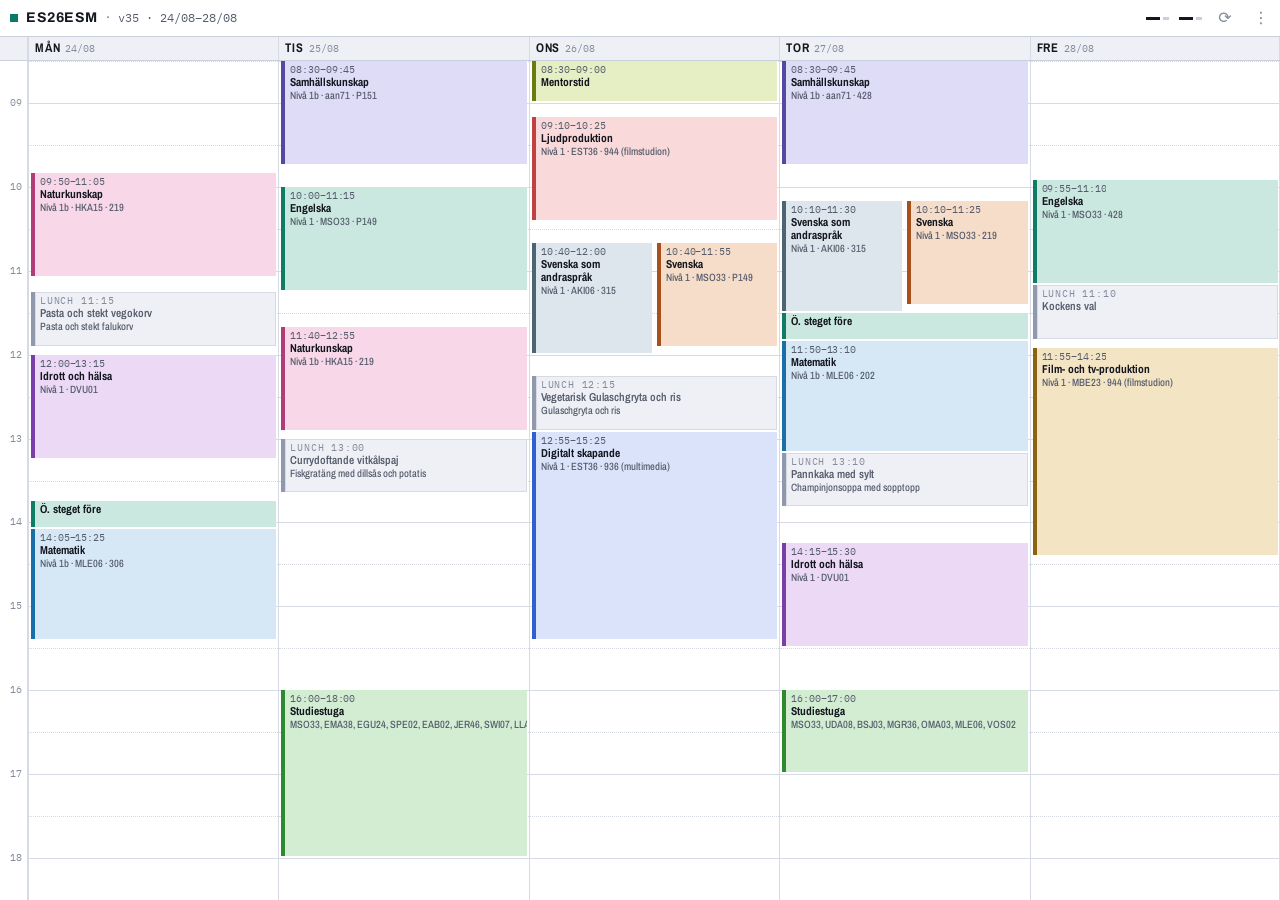
==== commit 8d52dec6: "Lägg till en knapp som hämtar om allt från servern Pages servar main direkt, och en telefon med sajt" ====
--- a/schedule/index.html
+++ b/schedule/index.html
@@ -24,7 +24,8 @@
       <span class="dotrow" id="dots-class"></span>
       <span class="dotrow" id="dots-week"></span>
     </div>
-    <a class="chrome__links" href="links.html" aria-label="Alla länkar">⋮</a>
+    <button class="chrome__btn" id="chrome-refresh" type="button" aria-label="Hämta om från servern" title="Hämta om från servern">⟳</button>
+    <a class="chrome__btn" href="links.html" aria-label="Alla länkar">⋮</a>
   </div>
   <div class="stage-inner" id="stage-inner">
     <p class="load-state">Läser in schema…</p>
--- a/schedule/assets/style.css
+++ b/schedule/assets/style.css
@@ -27,6 +27,8 @@
      competes with a subject colour. */
   --ink: #14171f;
   --ink-wash: rgba(20, 23, 31, 0.035);
+  --now-rule: rgba(20, 23, 31, 0.26);
+  --now-mark: rgba(20, 23, 31, 0.7);
 
   --accent: #23499e;
   --accent-strong: #16326f;
@@ -40,30 +42,30 @@
   --shadow: 0 1px 0 rgba(20, 23, 31, 0.06), 0 18px 40px -22px rgba(20, 23, 31, 0.45);
 
   --cat-0: #2f5fd0;
-  --cat-1: #0f7a68;
-  --cat-2: #92610f;
+  --cat-1: #0e7d63;
+  --cat-2: #8a6410;
   --cat-3: #7a3ea8;
-  --cat-4: #bb4444;
-  --cat-5: #16788f;
-  --cat-6: #5d7818;
-  --cat-7: #a8447c;
-  --cat-8: #4a4fbe;
-  --cat-9: #178a53;
-  --cat-10: #9c5220;
-  --cat-11: #44647f;
-
-  --cat-0-tint: #e5eafa;
-  --cat-1-tint: #ddf1ed;
-  --cat-2-tint: #f6ecd7;
-  --cat-3-tint: #f0e6f8;
-  --cat-4-tint: #f9e6e6;
-  --cat-5-tint: #dff0f4;
-  --cat-6-tint: #ecf1d8;
-  --cat-7-tint: #f9e4ef;
-  --cat-8-tint: #e7e8fa;
-  --cat-9-tint: #daf1e5;
-  --cat-10-tint: #f8e8dc;
-  --cat-11-tint: #e4ebf2;
+  --cat-4: #c04141;
+  --cat-5: #1a6fa8;
+  --cat-6: #6d7a12;
+  --cat-7: #b03d78;
+  --cat-8: #55499f;
+  --cat-9: #2f8a2f;
+  --cat-10: #a8501c;
+  --cat-11: #4d6475;
+
+  --cat-0-tint: #dae3f9;
+  --cat-1-tint: #cbe8e0;
+  --cat-2-tint: #f3e4c4;
+  --cat-3-tint: #ebd9f5;
+  --cat-4-tint: #f9d9d9;
+  --cat-5-tint: #d6e8f5;
+  --cat-6-tint: #e6eec4;
+  --cat-7-tint: #f8d7e8;
+  --cat-8-tint: #dedcf6;
+  --cat-9-tint: #d3edd3;
+  --cat-10-tint: #f6ddc9;
+  --cat-11-tint: #dde6ed;
 
   --font-display: "Archivo", "Helvetica Neue", Arial, sans-serif;
   --font-narrow: "Archivo Narrow", "Archivo", "Arial Narrow", Arial, sans-serif;
@@ -87,6 +89,8 @@
 
     --ink: #e7eaf1;
     --ink-wash: rgba(231, 234, 241, 0.045);
+    --now-rule: rgba(231, 234, 241, 0.28);
+    --now-mark: rgba(231, 234, 241, 0.72);
 
     --accent: #8aa6ff;
     --accent-strong: #b3c4ff;
@@ -104,26 +108,26 @@
     --cat-2: #e3ac4f;
     --cat-3: #c58ce2;
     --cat-4: #e58585;
-    --cat-5: #63c2dd;
+    --cat-5: #5fb0e0;
     --cat-6: #b0c552;
     --cat-7: #e28fbd;
-    --cat-8: #9ba3ff;
-    --cat-9: #5fd394;
+    --cat-8: #a79bff;
+    --cat-9: #63cc63;
     --cat-10: #e39a66;
-    --cat-11: #8fb2d4;
+    --cat-11: #93aec2;
 
     --cat-0-tint: #1c2440;
     --cat-1-tint: #0f2e2a;
     --cat-2-tint: #33260f;
     --cat-3-tint: #2c1b34;
     --cat-4-tint: #331c1c;
-    --cat-5-tint: #132b33;
+    --cat-5-tint: #132734;
     --cat-6-tint: #262c10;
     --cat-7-tint: #321b29;
-    --cat-8-tint: #1e2140;
-    --cat-9-tint: #102e21;
+    --cat-8-tint: #221f40;
+    --cat-9-tint: #12300f;
     --cat-10-tint: #332114;
-    --cat-11-tint: #1b2733;
+    --cat-11-tint: #1d2731;
 
     color-scheme: dark;
   }
@@ -142,6 +146,8 @@
 
   --ink: #e7eaf1;
   --ink-wash: rgba(231, 234, 241, 0.045);
+  --now-rule: rgba(231, 234, 241, 0.28);
+  --now-mark: rgba(231, 234, 241, 0.72);
 
   --accent: #8aa6ff;
   --accent-strong: #b3c4ff;
@@ -159,26 +165,26 @@
   --cat-2: #e3ac4f;
   --cat-3: #c58ce2;
   --cat-4: #e58585;
-  --cat-5: #63c2dd;
+  --cat-5: #5fb0e0;
   --cat-6: #b0c552;
   --cat-7: #e28fbd;
-  --cat-8: #9ba3ff;
-  --cat-9: #5fd394;
+  --cat-8: #a79bff;
+  --cat-9: #63cc63;
   --cat-10: #e39a66;
-  --cat-11: #8fb2d4;
+  --cat-11: #93aec2;
 
   --cat-0-tint: #1c2440;
   --cat-1-tint: #0f2e2a;
   --cat-2-tint: #33260f;
   --cat-3-tint: #2c1b34;
   --cat-4-tint: #331c1c;
-  --cat-5-tint: #132b33;
+  --cat-5-tint: #132734;
   --cat-6-tint: #262c10;
   --cat-7-tint: #321b29;
-  --cat-8-tint: #1e2140;
-  --cat-9-tint: #102e21;
+  --cat-8-tint: #221f40;
+  --cat-9-tint: #12300f;
   --cat-10-tint: #332114;
-  --cat-11-tint: #1b2733;
+  --cat-11-tint: #1d2731;
 
   color-scheme: dark;
 }
@@ -315,8 +321,7 @@
   font-size: 14px;
   letter-spacing: 0.04em;
   white-space: nowrap;
-  overflow: hidden;
-  text-overflow: ellipsis;
+  flex: none;
 }
 
 .chrome__sep {
@@ -331,6 +336,8 @@
   white-space: nowrap;
   overflow: hidden;
   text-overflow: ellipsis;
+  flex: 1 1 auto;
+  min-width: 0;
 }
 
 .chrome__dots {
@@ -361,24 +368,131 @@
   background: var(--ink);
 }
 
-.chrome__links {
+.chrome__btn {
   flex: none;
   width: 26px;
   height: 26px;
   display: inline-flex;
   align-items: center;
   justify-content: center;
+  padding: 0;
+  border: 0;
+  background: none;
   color: var(--text-faint);
   text-decoration: none;
   font-size: 16px;
   line-height: 1;
+  cursor: pointer;
   touch-action: manipulation;
   -webkit-tap-highlight-color: transparent;
 }
 
-.chrome__links:active {
+.chrome__btn:active {
   background: var(--surface-2);
   color: var(--text);
+}
+
+.chrome__btn:disabled {
+  cursor: default;
+  color: var(--text);
+}
+
+.chrome__btn.is-busy {
+  animation: spin 0.7s linear infinite;
+}
+
+@keyframes spin {
+  to {
+    transform: rotate(360deg);
+  }
+}
+
+@media (prefers-reduced-motion: reduce) {
+  .chrome__btn.is-busy {
+    animation: none;
+    opacity: 0.5;
+  }
+}
+
+/* On a phone the bar carries the class, the date, two marker rows, refresh and
+   the menu. Rather than let the class name ellipse away — it is the page's
+   identity — tighten the type and markers in two steps so all of it still fits
+   down to 320px. The first step has to start above 390px: that is the common
+   iPhone width, and it was the one size that overflowed. */
+@media (max-width: 420px) {
+  .chrome {
+    gap: 7px;
+    padding-left: 8px;
+  }
+
+  .chrome__class {
+    font-size: 13px;
+    letter-spacing: 0.02em;
+  }
+
+  .chrome__period {
+    font-size: 10.5px;
+  }
+
+  .chrome__dots {
+    gap: 7px;
+  }
+
+  .chrome__btn {
+    width: 22px;
+    font-size: 15px;
+  }
+
+  /* The dot separator costs its own width plus two gaps, and the date beside
+     it already reads as a separate field. */
+  .chrome__sep {
+    display: none;
+  }
+}
+
+@media (max-width: 340px) {
+  .chrome {
+    gap: 5px;
+    padding-left: 6px;
+  }
+
+  .chrome__class {
+    font-size: 12px;
+  }
+
+  .chrome__period {
+    font-size: 9.5px;
+  }
+
+  .chrome__dots {
+    gap: 5px;
+  }
+
+  .dotrow i {
+    width: 3px;
+    height: 2px;
+  }
+
+  .dotrow i.is-active {
+    width: 8px;
+  }
+
+  .chrome__btn {
+    width: 20px;
+    font-size: 14px;
+  }
+
+  .dotrow {
+    gap: 2px;
+  }
+
+  .dotrow i {
+    width: 4px;
+  }
+
+  .dotrow i.is-active {
+    width: 10px;
+  }
 }
 
 .stage-inner {
@@ -443,15 +557,18 @@
   text-overflow: ellipsis;
 }
 
-/* Today is marked in ink: a solid rule under the header and a barely-there
-   wash down the column. No hue, so it can't read as a subject. */
+/* Today is marked by inverting its header — solid ink, knocked-out text. The
+   previous treatment washed the header and the whole column grey, which on a
+   light ground made the current day the dimmest thing on screen: emphasis
+   reading as "disabled", exactly backwards. Still no hue, so it can't be
+   mistaken for a subject. */
 .day-col__header.is-today {
-  background: var(--surface-3);
-  box-shadow: inset 0 -3px 0 var(--ink);
-}
-
+  background: var(--ink);
+}
+
+.day-col__header.is-today .weekday,
 .day-col__header.is-today .daydate {
-  color: var(--text-muted);
+  color: var(--surface);
 }
 
 .day-grid__body {
@@ -481,10 +598,6 @@
   border-left: 1px solid var(--rule);
 }
 
-.day-col.is-today {
-  background: var(--ink-wash);
-}
-
 .hour-line {
   position: absolute;
   left: 0;
@@ -496,15 +609,15 @@
   border-top: 1px solid var(--rule);
 }
 
-/* One hairline plus a solid tab at the column edge. A heavier rule reads
-   better in isolation but strikes straight through whatever lesson is
-   running right now, which is the one block you most need to read. */
+/* Deliberately quiet: the rule that crosses the column is faint, because it
+   strikes through whatever lesson is running right now — the one block you
+   most need to read. The tab at the column edge carries the signal instead,
+   sitting clear of any text. */
 .now-line {
   position: absolute;
   left: 0;
   right: 0;
-  border-top: 1px solid var(--ink);
-  opacity: 0.75;
+  border-top: 1px solid var(--now-rule);
   z-index: 5;
   pointer-events: none;
 }
@@ -513,10 +626,10 @@
   content: "";
   position: absolute;
   left: 0;
-  top: -4px;
-  width: 5px;
-  height: 9px;
-  background: var(--ink);
+  top: -3px;
+  width: 4px;
+  height: 7px;
+  background: var(--now-mark);
 }
 
 /* ------------------------------- Lessons ------------------------------- */
@@ -525,7 +638,7 @@
   appearance: none;
   position: absolute;
   border: 0;
-  border-left: 3px solid var(--cat-color, var(--accent));
+  border-left: 4px solid var(--cat-color, var(--accent));
   background: var(--cat-tint, var(--surface-2));
   padding: 2px 5px;
   overflow: hidden;
@@ -608,6 +721,17 @@
 .lesson.is-lunch .lesson__time {
   letter-spacing: 0.08em;
   color: var(--text-faint);
+}
+
+/* When a lunch block is too short for its own time line, the tag rides inline
+   ahead of the dish — a grey bar with nothing but a food name on it doesn't
+   read as lunch. */
+.lesson__tag {
+  font-family: var(--font-mono);
+  font-size: calc(var(--ls, 11px) - 2px);
+  letter-spacing: 0.08em;
+  color: var(--text-faint);
+  margin-right: 6px;
 }
 
 .lesson__meta {
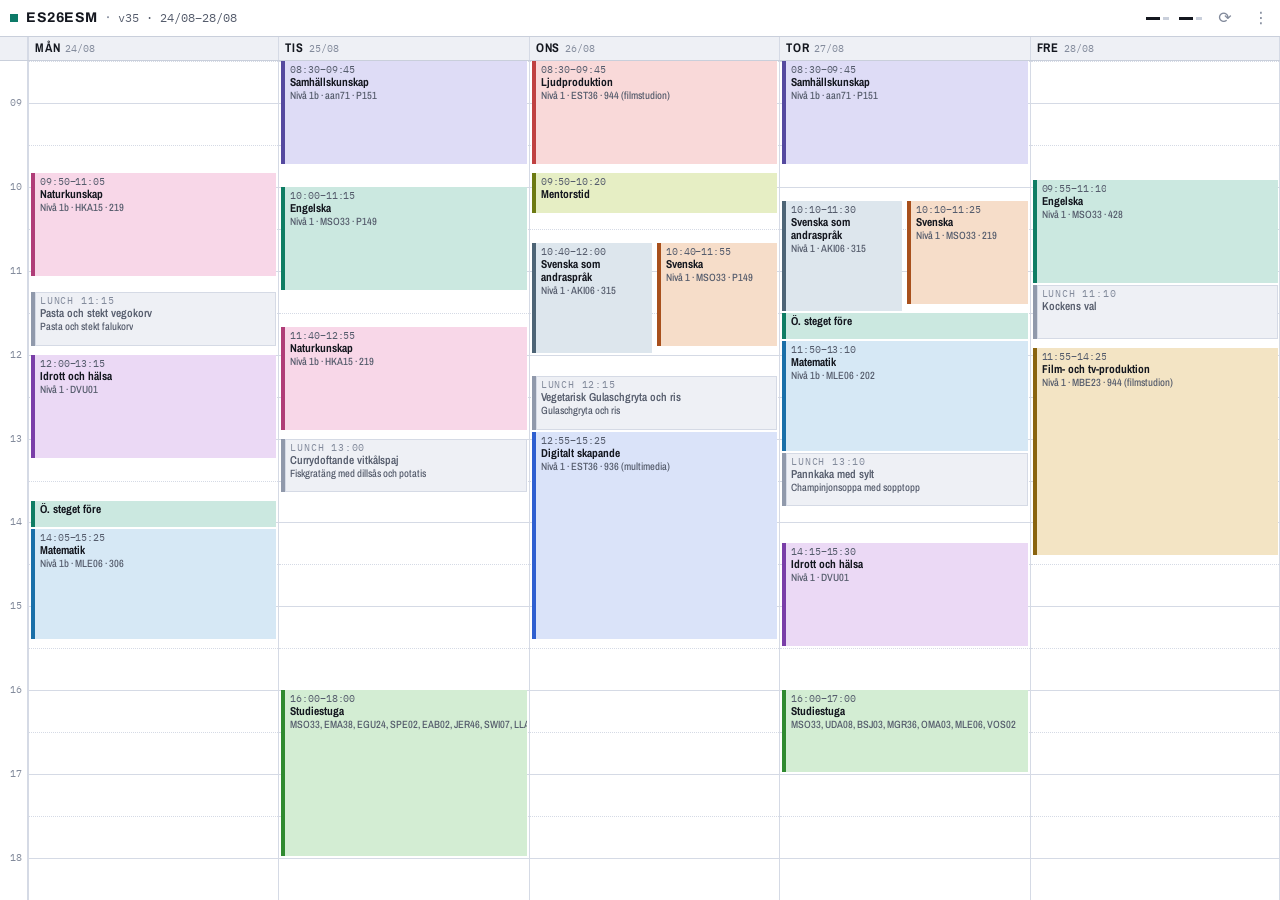
==== commit bbf33f2d: "Kör i helskärm från hemskärmen Safaris adressfält och flikrad äter runt en tredjedel av höjden i lig" ====
--- a/schedule/index.html
+++ b/schedule/index.html
@@ -8,6 +8,16 @@
 <link rel="preconnect" href="https://fonts.googleapis.com">
 <link rel="preconnect" href="https://fonts.gstatic.com" crossorigin>
 <link href="https://fonts.googleapis.com/css2?family=Archivo:wght@600;700&family=Archivo+Narrow:wght@500;600;700&family=Source+Sans+3:wght@400;500;600&family=IBM+Plex+Mono:wght@400;500&display=swap" rel="stylesheet">
+<!-- Launched from the home screen this runs standalone: no URL bar, no tab
+     bar, the grid gets the whole screen. In a normal tab it changes nothing. -->
+<meta name="apple-mobile-web-app-capable" content="yes">
+<meta name="mobile-web-app-capable" content="yes">
+<meta name="apple-mobile-web-app-title" content="Schema">
+<meta name="apple-mobile-web-app-status-bar-style" content="default">
+<meta name="theme-color" content="#e9ecf2" media="(prefers-color-scheme: light)">
+<meta name="theme-color" content="#0e1116" media="(prefers-color-scheme: dark)">
+<link rel="manifest" href="manifest.webmanifest">
+<link rel="apple-touch-icon" href="assets/icon-180.png">
 <link rel="stylesheet" href="assets/style.css">
 <link rel="icon" href="data:image/svg+xml,<svg xmlns=%22http://www.w3.org/2000/svg%22 viewBox=%220 0 100 100%22><text y=%22.9em%22 font-size=%2290%22>🗓️</text></svg>">
 </head>
--- a/schedule/assets/style.css
+++ b/schedule/assets/style.css
@@ -369,6 +369,11 @@
 }
 
 .chrome__btn {
+  /* Without this iOS gives a <button> its native bezel — a grey rounded pill,
+     which is both off-design and the one rounded corner in the repo. Every
+     other button here resets it; this one was missed. */
+  appearance: none;
+  -webkit-appearance: none;
   flex: none;
   width: 26px;
   height: 26px;
